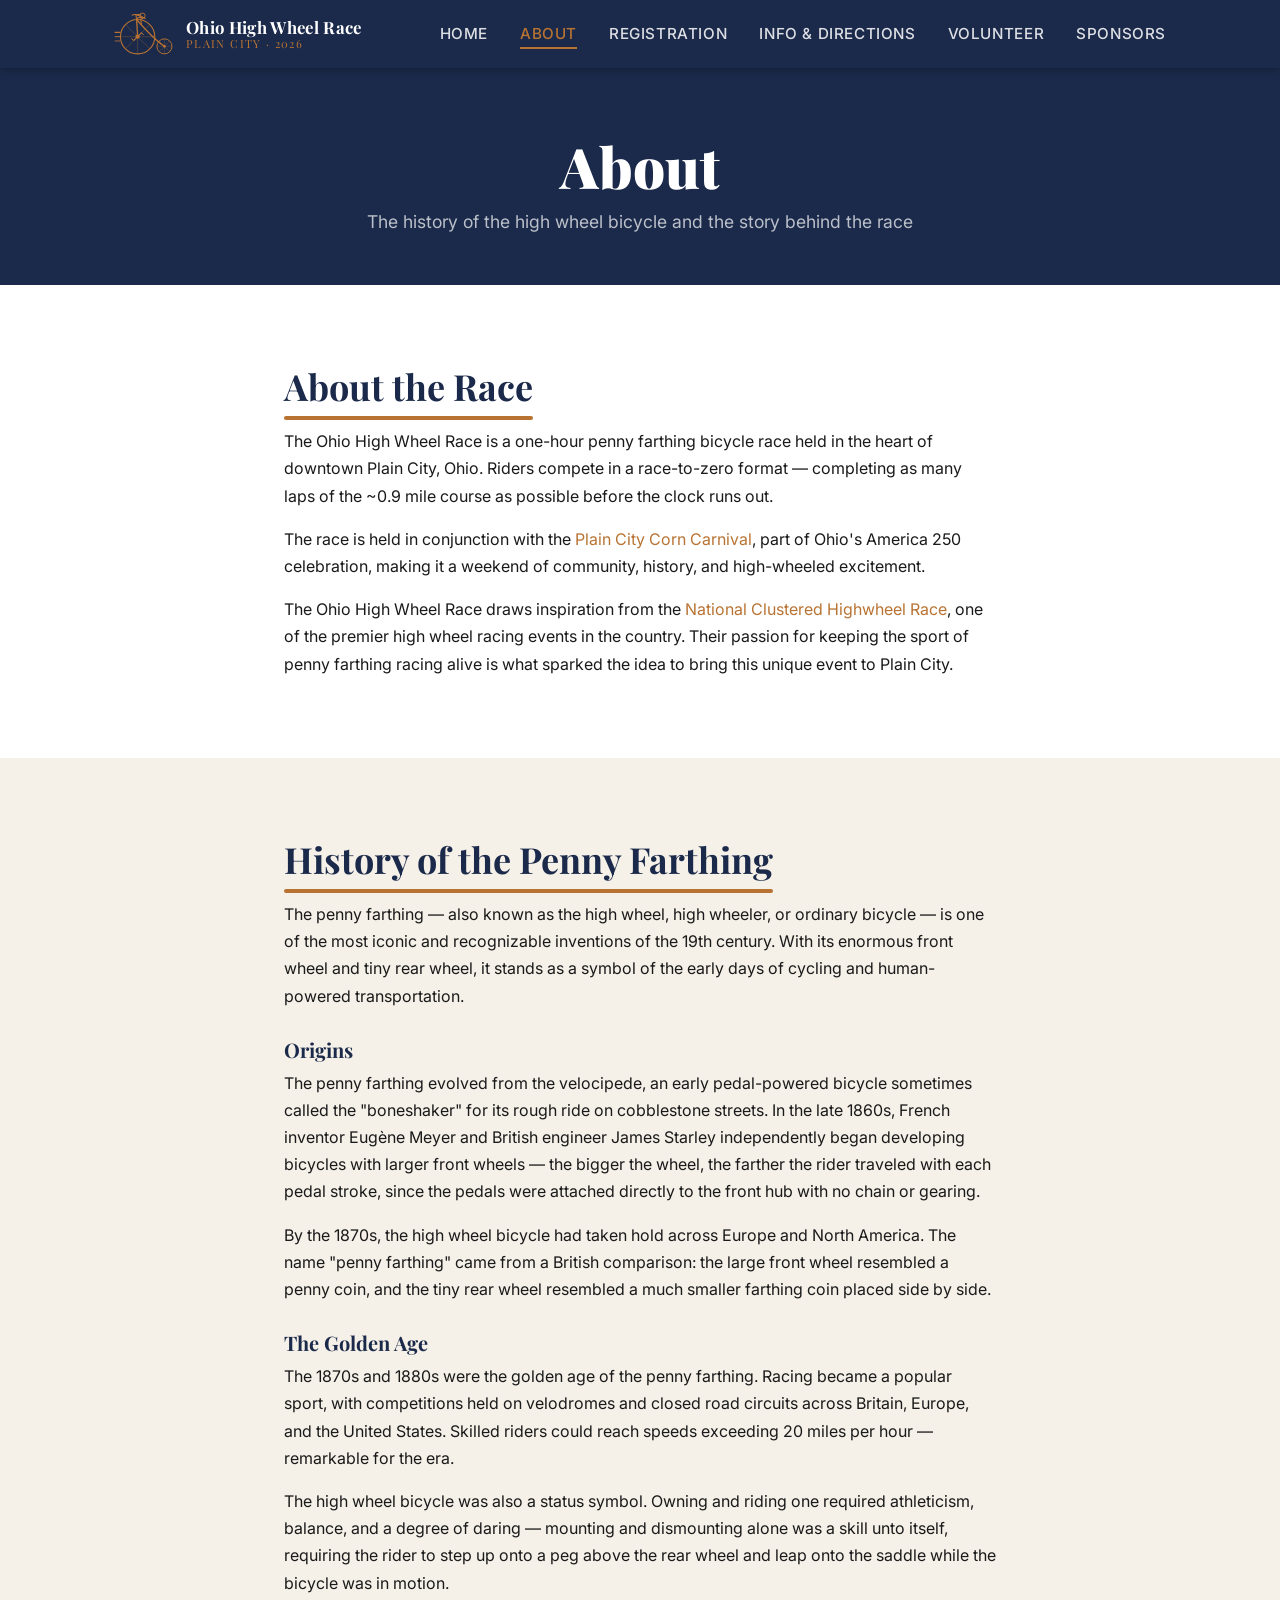
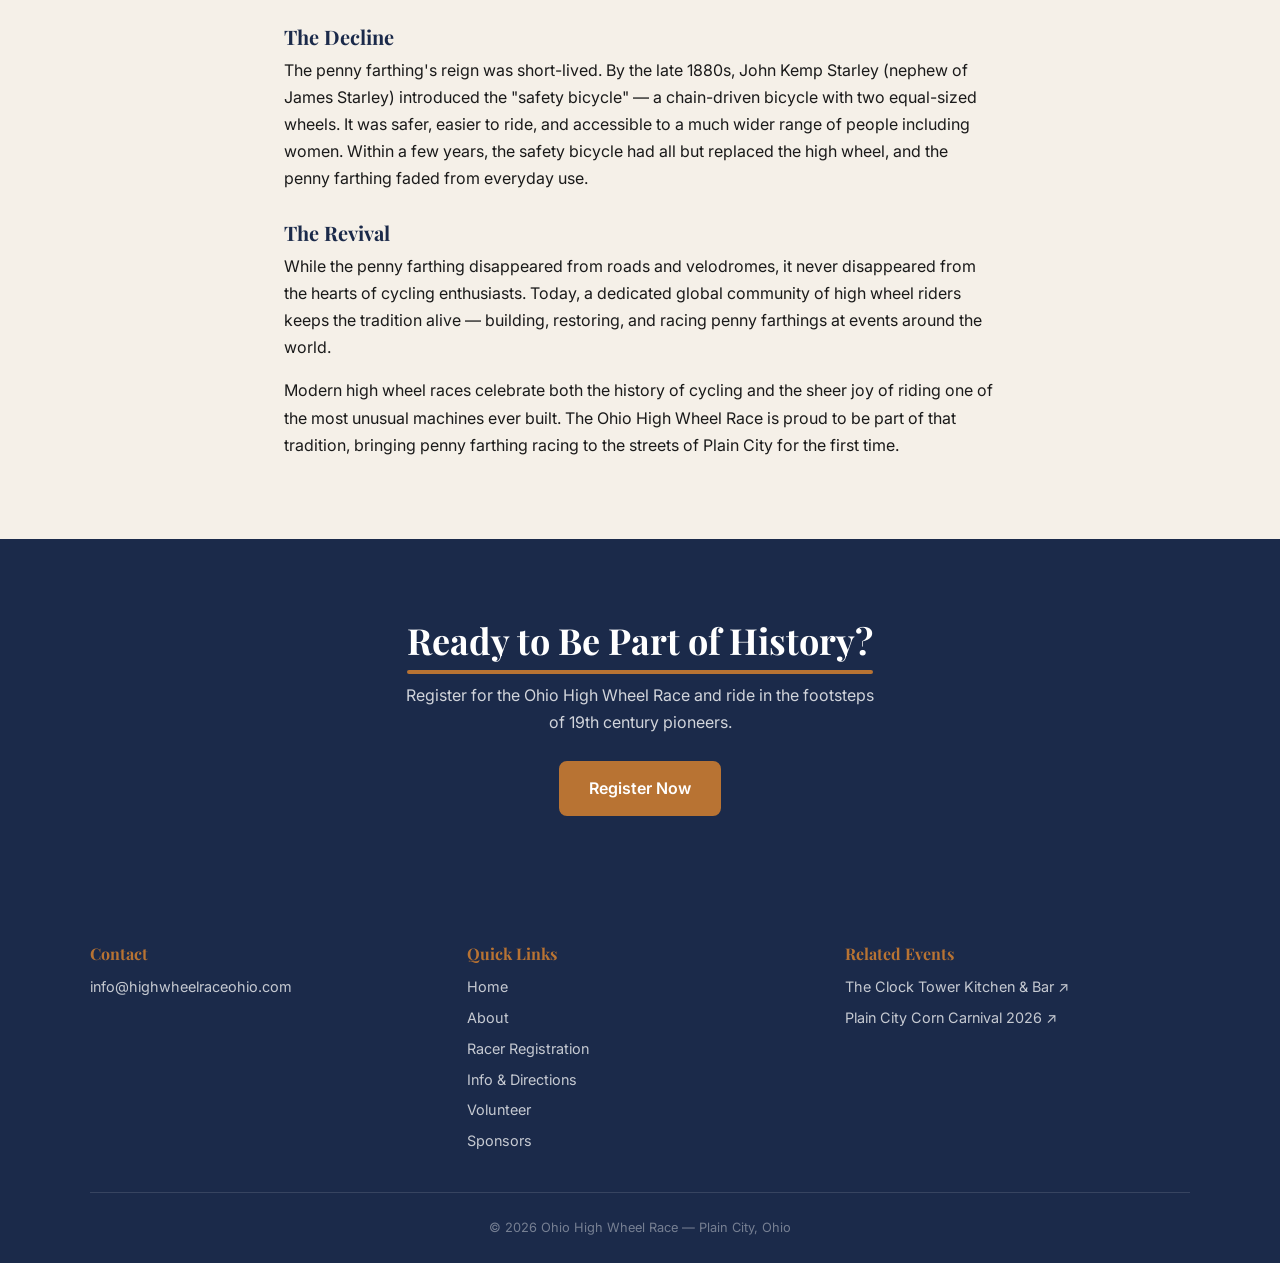
==== about.html @ a56583c9 "Update inspiration credit to National Clustered Highwheel Race" ====
<!DOCTYPE html>
<html lang="en">
<head>
  <meta charset="UTF-8">
  <meta name="viewport" content="width=device-width, initial-scale=1.0">
  <title>About | Ohio High Wheel Race 2026</title>
  <meta name="description" content="The history of penny farthing bicycles and the story behind the Ohio High Wheel Race in Plain City, Ohio.">
  <meta property="og:title"       content="About — Ohio High Wheel Race 2026">
  <meta property="og:image"       content="images/og-image.png">
  <meta property="og:url"         content="https://highwheelraceohio.com/about.html">
  <meta property="og:type"        content="website">
  <link rel="icon" href="images/favicon.svg" type="image/svg+xml">
  <link rel="stylesheet" href="css/style.css">
</head>
<body>

  <div id="header-slot"></div>

  <main>

    <section class="page-hero">
      <h1>About</h1>
      <p>The history of the high wheel bicycle and the story behind the race</p>
    </section>

    <!-- About the Race -->
    <section class="section" style="background:var(--white);">
      <div class="container" style="max-width:760px;">
        <h2 class="section-heading">About the Race</h2>
        <p>The Ohio High Wheel Race is a one-hour penny farthing bicycle race held in the heart of downtown Plain City, Ohio. Riders compete in a race-to-zero format — completing as many laps of the ~0.9 mile course as possible before the clock runs out.</p>
        <p>The race is held in conjunction with the <a href="https://www.plaincityohio.gov/residents/corncarnival2026.php" target="_blank" rel="noopener noreferrer">Plain City Corn Carnival</a>, part of Ohio's America 250 celebration, making it a weekend of community, history, and high-wheeled excitement.</p>
        <p>The Ohio High Wheel Race draws inspiration from the <a href="https://www.highwheelrace.com" target="_blank" rel="noopener noreferrer">National Clustered Highwheel Race</a>, one of the premier high wheel racing events in the country. Their passion for keeping the sport of penny farthing racing alive is what sparked the idea to bring this unique event to Plain City.</p>
      </div>
    </section>

    <!-- History of the Penny Farthing -->
    <section class="section" style="background:var(--cream);">
      <div class="container" style="max-width:760px;">
        <h2 class="section-heading">History of the Penny Farthing</h2>

        <p>The penny farthing — also known as the high wheel, high wheeler, or ordinary bicycle — is one of the most iconic and recognizable inventions of the 19th century. With its enormous front wheel and tiny rear wheel, it stands as a symbol of the early days of cycling and human-powered transportation.</p>

        <h3 style="color:var(--navy);margin:1.75rem 0 0.5rem;">Origins</h3>
        <p>The penny farthing evolved from the velocipede, an early pedal-powered bicycle sometimes called the "boneshaker" for its rough ride on cobblestone streets. In the late 1860s, French inventor Eugène Meyer and British engineer James Starley independently began developing bicycles with larger front wheels — the bigger the wheel, the farther the rider traveled with each pedal stroke, since the pedals were attached directly to the front hub with no chain or gearing.</p>
        <p>By the 1870s, the high wheel bicycle had taken hold across Europe and North America. The name "penny farthing" came from a British comparison: the large front wheel resembled a penny coin, and the tiny rear wheel resembled a much smaller farthing coin placed side by side.</p>

        <h3 style="color:var(--navy);margin:1.75rem 0 0.5rem;">The Golden Age</h3>
        <p>The 1870s and 1880s were the golden age of the penny farthing. Racing became a popular sport, with competitions held on velodromes and closed road circuits across Britain, Europe, and the United States. Skilled riders could reach speeds exceeding 20 miles per hour — remarkable for the era.</p>
        <p>The high wheel bicycle was also a status symbol. Owning and riding one required athleticism, balance, and a degree of daring — mounting and dismounting alone was a skill unto itself, requiring the rider to step up onto a peg above the rear wheel and leap onto the saddle while the bicycle was in motion.</p>

        <h3 style="color:var(--navy);margin:1.75rem 0 0.5rem;">The Decline</h3>
        <p>The penny farthing's reign was short-lived. By the late 1880s, John Kemp Starley (nephew of James Starley) introduced the "safety bicycle" — a chain-driven bicycle with two equal-sized wheels. It was safer, easier to ride, and accessible to a much wider range of people including women. Within a few years, the safety bicycle had all but replaced the high wheel, and the penny farthing faded from everyday use.</p>

        <h3 style="color:var(--navy);margin:1.75rem 0 0.5rem;">The Revival</h3>
        <p>While the penny farthing disappeared from roads and velodromes, it never disappeared from the hearts of cycling enthusiasts. Today, a dedicated global community of high wheel riders keeps the tradition alive — building, restoring, and racing penny farthings at events around the world.</p>
        <p>Modern high wheel races celebrate both the history of cycling and the sheer joy of riding one of the most unusual machines ever built. The Ohio High Wheel Race is proud to be part of that tradition, bringing penny farthing racing to the streets of Plain City for the first time.</p>
      </div>
    </section>

    <!-- CTA -->
    <section class="section" style="background:var(--navy);text-align:center;">
      <div class="container">
        <h2 class="section-heading center" style="color:var(--white);">Ready to Be Part of History?</h2>
        <p style="color:rgba(255,255,255,0.8);margin-bottom:1.5rem;max-width:480px;margin-left:auto;margin-right:auto;">Register for the Ohio High Wheel Race and ride in the footsteps of 19th century pioneers.</p>
        <a href="racerregistration.html" class="btn btn-primary">Register Now</a>
      </div>
    </section>

  </main>

  <div id="footer-slot"></div>
  <script src="js/main.js"></script>
</body>
</html>
---- css/style.css ----
/* ============================================================
   Ohio High Wheel Race — style.css
   ============================================================ */

/* --- Google Fonts --- */
@import url('https://fonts.googleapis.com/css2?family=Playfair+Display:ital,wght@0,400;0,700;0,900;1,400&family=Inter:wght@300;400;500;600&display=swap');

/* --- CSS Variables --- */
:root {
  --navy:      #1B2A4A;
  --copper:    #B87333;
  --cream:     #F5F0E8;
  --red:       #C0392B;
  --white:     #FFFFFF;
  --text-dark: #1a1a1a;
  --text-mid:  #4a4a4a;
  --border:    #d9d0c0;

  --font-display: 'Playfair Display', Georgia, serif;
  --font-body:    'Inter', system-ui, sans-serif;

  --max-width: 1100px;
  --section-pad: 5rem 1.5rem;
  --radius: 8px;
  --shadow: 0 2px 12px rgba(27,42,74,0.10);
  --shadow-md: 0 4px 24px rgba(27,42,74,0.15);
}

/* --- Reset --- */
*, *::before, *::after { box-sizing: border-box; margin: 0; padding: 0; }
html { scroll-behavior: smooth; }
body {
  font-family: var(--font-body);
  background: var(--cream);
  color: var(--text-dark);
  line-height: 1.7;
  font-size: 1rem;
}
img { display: block; max-width: 100%; }
a { color: var(--copper); text-decoration: none; }
a:hover { text-decoration: underline; }
ul { list-style: none; }

/* --- Typography --- */
h1, h2, h3, h4 {
  font-family: var(--font-display);
  line-height: 1.2;
  color: var(--navy);
}
h1 { font-size: clamp(2rem, 5vw, 3.5rem); font-weight: 900; }
h2 { font-size: clamp(1.5rem, 3vw, 2.25rem); font-weight: 700; }
h3 { font-size: 1.25rem; font-weight: 700; }
p  { margin-bottom: 1rem; }
p:last-child { margin-bottom: 0; }

/* --- Layout Utilities --- */
.container {
  max-width: var(--max-width);
  margin: 0 auto;
  padding: 0 1.5rem;
}
.section { padding: var(--section-pad); }
.section-light { background: var(--cream); }
.section-white { background: var(--white); }
.section-navy  { background: var(--navy); }

.section-heading {
  font-family: var(--font-display);
  font-size: clamp(1.5rem, 3vw, 2.25rem);
  font-weight: 700;
  color: var(--navy);
  margin-bottom: 0.5rem;
  display: table;
}
.section-heading::after {
  content: '';
  display: block;
  width: 100%;
  height: 4px;
  background: var(--copper);
  margin-top: 0.5rem;
  border-radius: 2px;
}
.section-heading.center {
  text-align: center;
  margin-left: auto;
  margin-right: auto;
}
.section-heading.center::after { margin-top: 0.5rem; }

/* --- Buttons --- */
.btn {
  display: inline-block;
  padding: 0.75rem 1.75rem;
  border-radius: var(--radius);
  font-family: var(--font-body);
  font-weight: 600;
  font-size: 1rem;
  cursor: pointer;
  transition: transform 0.15s, box-shadow 0.15s, background 0.15s;
  text-decoration: none;
  border: 2px solid transparent;
}
.btn:hover { transform: translateY(-2px); box-shadow: var(--shadow-md); text-decoration: none; }
.btn-primary {
  background: var(--copper);
  color: var(--white);
  border-color: var(--copper);
}
.btn-primary:hover { background: #a06828; border-color: #a06828; }
.btn-ghost {
  background: transparent;
  color: var(--white);
  border-color: var(--white);
}
.btn-ghost:hover { background: rgba(255,255,255,0.1); }
.btn-red {
  background: var(--red);
  color: var(--white);
  border-color: var(--red);
}
.btn-red:hover { background: #a93226; border-color: #a93226; }

/* ============================================================
   HEADER / NAV
   ============================================================ */
#site-header {
  position: sticky;
  top: 0;
  z-index: 100;
  background: var(--navy);
  box-shadow: 0 2px 8px rgba(0,0,0,0.25);
}
.header-inner {
  display: flex;
  align-items: center;
  justify-content: space-between;
  padding: 0.75rem 1.5rem;
  max-width: var(--max-width);
  margin: 0 auto;
}
.header-logo {
  display: flex;
  align-items: center;
  gap: 0.75rem;
  text-decoration: none;
}
.header-logo svg { height: 44px; width: auto; }
.header-logo-text {
  font-family: var(--font-display);
  font-weight: 700;
  color: var(--white);
  font-size: 1.05rem;
  line-height: 1.2;
  letter-spacing: 0.02em;
}
.header-logo-text span {
  display: block;
  font-size: 0.7rem;
  font-weight: 400;
  color: var(--copper);
  letter-spacing: 0.12em;
  text-transform: uppercase;
}
.nav-links {
  display: flex;
  gap: 2rem;
  align-items: center;
}
.nav-links a {
  color: rgba(255,255,255,0.85);
  font-weight: 500;
  font-size: 0.95rem;
  letter-spacing: 0.04em;
  text-transform: uppercase;
  text-decoration: none;
  padding: 0.25rem 0;
  border-bottom: 2px solid transparent;
  transition: color 0.15s, border-color 0.15s;
}
.nav-links a:hover,
.nav-links a.active {
  color: var(--copper);
  border-bottom-color: var(--copper);
  text-decoration: none;
}
.nav-toggle {
  display: none;
  background: none;
  border: none;
  cursor: pointer;
  padding: 0.25rem;
  flex-direction: column;
  gap: 5px;
}
.nav-toggle span {
  display: block;
  width: 24px;
  height: 2px;
  background: var(--white);
  border-radius: 2px;
  transition: transform 0.2s, opacity 0.2s;
}
.nav-toggle.open span:nth-child(1) { transform: translateY(7px) rotate(45deg); }
.nav-toggle.open span:nth-child(2) { opacity: 0; }
.nav-toggle.open span:nth-child(3) { transform: translateY(-7px) rotate(-45deg); }

@media (max-width: 900px) {
  .nav-toggle { display: flex; }
  .nav-links {
    display: none;
    position: absolute;
    top: 100%;
    left: 0; right: 0;
    background: var(--navy);
    flex-direction: column;
    gap: 0;
    padding: 1rem 0;
    border-top: 1px solid rgba(255,255,255,0.1);
    box-shadow: 0 4px 12px rgba(0,0,0,0.3);
    z-index: 99;
  }
  .nav-links.open { display: flex; }
  .nav-links a {
    padding: 0.75rem 1.5rem;
    border-bottom: none;
    border-left: 3px solid transparent;
    width: 100%;
  }
  .nav-links a:hover,
  .nav-links a.active {
    background: rgba(255,255,255,0.05);
    border-left-color: var(--copper);
  }
  #site-header { position: relative; }
}

/* ============================================================
   FOOTER
   ============================================================ */
#site-footer {
  background: var(--navy);
  color: rgba(255,255,255,0.75);
  padding: 3rem 1.5rem 1.5rem;
}
.footer-inner {
  max-width: var(--max-width);
  margin: 0 auto;
  display: grid;
  grid-template-columns: repeat(auto-fit, minmax(200px, 1fr));
  gap: 2rem;
  margin-bottom: 2rem;
}
.footer-col h4 {
  color: var(--copper);
  font-family: var(--font-display);
  font-size: 1rem;
  margin-bottom: 0.75rem;
}
.footer-col a {
  color: rgba(255,255,255,0.75);
  display: block;
  margin-bottom: 0.4rem;
  font-size: 0.9rem;
  transition: color 0.15s;
}
.footer-col a:hover { color: var(--copper); text-decoration: none; }
.footer-bottom {
  max-width: var(--max-width);
  margin: 0 auto;
  padding-top: 1.5rem;
  border-top: 1px solid rgba(255,255,255,0.12);
  text-align: center;
  font-size: 0.8rem;
  color: rgba(255,255,255,0.4);
}

/* ============================================================
   HERO SECTION
   ============================================================ */
.hero {
  background: var(--navy);
  min-height: 100vh;
  display: flex;
  align-items: center;
  justify-content: center;
  text-align: center;
  padding: 4rem 1.5rem;
  position: relative;
  overflow: hidden;
}
.hero::before {
  content: '';
  position: absolute;
  inset: 0;
  background-image: radial-gradient(circle at 20% 80%, rgba(184,115,51,0.08) 0%, transparent 50%),
                    radial-gradient(circle at 80% 20%, rgba(184,115,51,0.06) 0%, transparent 50%);
  pointer-events: none;
}
.hero-content {
  position: relative;
  z-index: 1;
  max-width: 700px;
}
.hero-logo {
  margin: 0 auto 2rem;
  width: clamp(260px, 88vw, 720px);
}
.hero-logo img {
  width: 100%;
  height: auto;
  display: block;
}
.hero-overlay {
  position: relative;
  border-radius: 12px;
  overflow: hidden;
  box-shadow: 0 8px 40px rgba(0,0,0,0.4);
}
.overlay-base {
  width: 100%;
  height: auto;
  display: block;
}
.overlay-bikes {
  position: absolute;
  bottom: 3%;
  left: 0;
  right: 0;
  display: flex;
  flex-direction: row;
  align-items: flex-end;
  justify-content: space-around;
  padding: 0 2%;
}
.overlay-bike {
  width: 80px;
  height: auto;
  transform: scaleX(-1);
  filter: drop-shadow(2px 4px 8px rgba(0,0,0,0.6));
}
.hero h1 {
  color: var(--white);
  margin-bottom: 0.5rem;
  letter-spacing: -0.01em;
}
.hero-sub {
  color: var(--copper);
  font-family: var(--font-body);
  font-size: clamp(1rem, 2.5vw, 1.25rem);
  font-weight: 500;
  letter-spacing: 0.06em;
  text-transform: uppercase;
  margin-bottom: 2rem;
  margin-top: 0;
}
.hero-btns {
  display: flex;
  gap: 1rem;
  justify-content: center;
  flex-wrap: wrap;
  margin-top: auto;
}

/* SVG wheel spin animation */
@keyframes wheel-spin {
  from { transform-origin: center; transform: rotate(0deg); }
  to   { transform-origin: center; transform: rotate(360deg); }
}
.wheel-anim {
  animation: wheel-spin 8s linear infinite;
  transform-box: fill-box;
  transform-origin: center;
}

/* ============================================================
   RACE OVERVIEW STRIP
   ============================================================ */
.overview-strip {
  background: var(--white);
  padding: 2.5rem 1.5rem;
  border-bottom: 3px solid var(--copper);
}
.overview-grid {
  max-width: var(--max-width);
  margin: 0 auto;
  display: grid;
  grid-template-columns: repeat(auto-fit, minmax(200px, 1fr));
  gap: 1.5rem;
  text-align: center;
}
.overview-card {
  padding: 1rem;
}
.overview-icon {
  width: 44px;
  height: 44px;
  margin: 0 auto 0.75rem;
  color: var(--copper);
}
.overview-stat {
  font-family: var(--font-display);
  font-size: 1.5rem;
  font-weight: 700;
  color: var(--navy);
  line-height: 1.1;
}
.overview-label {
  font-size: 0.85rem;
  color: var(--text-mid);
  text-transform: uppercase;
  letter-spacing: 0.08em;
  margin-top: 0.25rem;
}

/* ============================================================
   COURSE DESCRIPTION
   ============================================================ */
.course-section {
  padding: var(--section-pad);
  background: var(--cream);
}
.course-grid {
  display: grid;
  grid-template-columns: 1fr 1fr;
  gap: 3rem;
  align-items: center;
  max-width: var(--max-width);
  margin: 0 auto;
}
.course-map-placeholder {
  background: var(--navy);
  border-radius: var(--radius);
  aspect-ratio: 4/3;
  display: flex;
  align-items: center;
  justify-content: center;
  color: rgba(255,255,255,0.4);
  font-size: 0.9rem;
  text-align: center;
  padding: 2rem;
  border: 2px dashed rgba(184,115,51,0.4);
}
@media (max-width: 700px) {
  .course-grid { grid-template-columns: 1fr; }
  .course-map-placeholder { aspect-ratio: 16/9; }
}

/* ============================================================
   KEY DATES TIMELINE
   ============================================================ */
.dates-section {
  padding: var(--section-pad);
  background: var(--white);
}
.timeline {
  max-width: 600px;
  margin: 2rem auto 0;
  position: relative;
  padding-left: 2rem;
}
.timeline::before {
  content: '';
  position: absolute;
  left: 0.5rem;
  top: 0.5rem;
  bottom: 0.5rem;
  width: 2px;
  background: var(--border);
}
.timeline-item {
  position: relative;
  margin-bottom: 2.5rem;
  padding-left: 1.5rem;
}
.timeline-item:last-child { margin-bottom: 0; }
.timeline-dot {
  position: absolute;
  left: -1.6rem;
  top: 0.35rem;
  width: 14px;
  height: 14px;
  border-radius: 50%;
  background: var(--copper);
  border: 3px solid var(--white);
  box-shadow: 0 0 0 2px var(--copper);
}
.timeline-date {
  font-size: 0.8rem;
  text-transform: uppercase;
  letter-spacing: 0.1em;
  color: var(--copper);
  font-weight: 600;
  margin-bottom: 0.25rem;
}
.timeline-title {
  font-family: var(--font-display);
  font-size: 1.15rem;
  font-weight: 700;
  color: var(--navy);
  margin-bottom: 0.25rem;
}
.timeline-desc { font-size: 0.9rem; color: var(--text-mid); margin: 0; }

/* ============================================================
   SPONSORS
   ============================================================ */
.sponsors-section {
  padding: var(--section-pad);
  background: var(--cream);
  text-align: center;
}
.sponsors-grid {
  display: grid;
  grid-template-columns: repeat(auto-fit, minmax(180px, 1fr));
  gap: 1.5rem;
  max-width: var(--max-width);
  margin: 2rem auto;
}
.sponsor-card {
  border: 2px dashed var(--border);
  border-radius: var(--radius);
  padding: 2rem 1rem;
  color: var(--text-mid);
  font-size: 0.85rem;
  display: flex;
  align-items: center;
  justify-content: center;
  min-height: 100px;
  background: var(--white);
}
.sponsor-card.real {
  border-style: solid;
  border-color: var(--border);
}
.sponsor-contact {
  margin-top: 1.5rem;
  font-size: 0.9rem;
  color: var(--text-mid);
}
.sponsor-contact a { color: var(--copper); }

/* ============================================================
   RACERS PAGE
   ============================================================ */
.page-hero {
  background: var(--navy);
  padding: 4rem 1.5rem 3rem;
  text-align: center;
}
.page-hero h1 { color: var(--white); margin-bottom: 0.5rem; }
.page-hero p  { color: rgba(255,255,255,0.7); font-size: 1.1rem; margin: 0; }

/* Rules */
.rules-section {
  padding: var(--section-pad);
  background: var(--cream);
}
.rules-alert {
  background: var(--navy);
  color: var(--white);
  border-radius: var(--radius);
  padding: 1rem 1.5rem;
  margin-bottom: 2rem;
  display: flex;
  align-items: center;
  gap: 0.75rem;
  font-size: 0.95rem;
}
.rules-alert svg { flex-shrink: 0; color: var(--copper); }
.rules-list {
  display: grid;
  grid-template-columns: repeat(auto-fit, minmax(280px, 1fr));
  gap: 1rem;
  max-width: var(--max-width);
  margin: 0 auto;
}
.rule-item {
  background: var(--white);
  border-radius: var(--radius);
  padding: 1rem 1.25rem;
  display: flex;
  gap: 0.75rem;
  align-items: flex-start;
  box-shadow: var(--shadow);
}
.rule-check {
  width: 22px;
  height: 22px;
  flex-shrink: 0;
  color: var(--copper);
  margin-top: 0.1rem;
}
.rule-text { font-size: 0.95rem; }

/* Registration Form */
.register-section {
  padding: var(--section-pad);
  background: var(--white);
}
.form-wrap {
  max-width: 640px;
  margin: 0 auto;
}
.form-row {
  display: grid;
  grid-template-columns: 1fr 1fr;
  gap: 1rem;
}
@media (max-width: 520px) {
  .form-row { grid-template-columns: 1fr; }
}
.form-group {
  margin-bottom: 1.25rem;
  display: flex;
  flex-direction: column;
}
.form-group label {
  font-size: 0.875rem;
  font-weight: 600;
  color: var(--navy);
  margin-bottom: 0.4rem;
  letter-spacing: 0.02em;
}
.form-group label .req { color: var(--red); margin-left: 2px; }
.form-group input,
.form-group select,
.form-group textarea {
  border: 1.5px solid var(--border);
  border-radius: var(--radius);
  padding: 0.65rem 0.875rem;
  font-family: var(--font-body);
  font-size: 1rem;
  color: var(--text-dark);
  background: var(--cream);
  transition: border-color 0.15s, box-shadow 0.15s;
  outline: none;
}
.form-group input:focus,
.form-group select:focus {
  border-color: var(--copper);
  box-shadow: 0 0 0 3px rgba(184,115,51,0.15);
}
.form-group input::placeholder { color: #b0a89a; }
.checkbox-group {
  display: flex;
  align-items: flex-start;
  gap: 0.75rem;
  margin-bottom: 1.5rem;
}
.checkbox-group input[type="checkbox"] {
  width: 18px;
  height: 18px;
  flex-shrink: 0;
  margin-top: 0.15rem;
  accent-color: var(--copper);
  cursor: pointer;
}
.checkbox-group label {
  font-size: 0.9rem;
  color: var(--text-mid);
  cursor: pointer;
}
.form-success {
  display: none;
  background: #e8f5e9;
  border: 1.5px solid #66bb6a;
  border-radius: var(--radius);
  padding: 1.5rem;
  text-align: center;
  color: #2e7d32;
}
.form-success h3 { color: #2e7d32; margin-bottom: 0.5rem; }
.form-error-msg {
  display: none;
  background: #fdecea;
  border: 1.5px solid var(--red);
  border-radius: var(--radius);
  padding: 1rem 1.25rem;
  color: var(--red);
  font-size: 0.9rem;
  margin-bottom: 1rem;
}

/* Payment */
.payment-section {
  padding: var(--section-pad);
  background: var(--cream);
}
.payment-card {
  background: var(--navy);
  border-radius: var(--radius);
  padding: 2rem;
  max-width: 480px;
  margin: 0 auto;
  text-align: center;
  box-shadow: var(--shadow-md);
}
.payment-card h3 {
  color: var(--white);
  font-size: 1.5rem;
  margin-bottom: 0.5rem;
}
.payment-price {
  font-family: var(--font-display);
  font-size: 3rem;
  font-weight: 900;
  color: var(--copper);
  line-height: 1;
  margin-bottom: 0.25rem;
}
.payment-via {
  color: rgba(255,255,255,0.6);
  font-size: 0.9rem;
  text-transform: uppercase;
  letter-spacing: 0.1em;
  margin-bottom: 1.5rem;
}
.payment-qr {
  width: 180px;
  height: 180px;
  background: var(--white);
  border-radius: var(--radius);
  margin: 0 auto 1.25rem;
  display: flex;
  align-items: center;
  justify-content: center;
  padding: 1rem;
}
.payment-qr img { width: 100%; height: 100%; object-fit: contain; }
.payment-qr-placeholder {
  color: rgba(255,255,255,0.4);
  font-size: 0.75rem;
  text-align: center;
  padding: 1rem;
}
.payment-note {
  color: rgba(255,255,255,0.6);
  font-size: 0.8rem;
  line-height: 1.6;
}
.payment-note a { color: var(--copper); }

/* Dinner */
.dinner-section {
  padding: var(--section-pad);
  background: var(--white);
}
.dinner-card {
  max-width: 580px;
  margin: 0 auto;
  border: 2px solid var(--border);
  border-radius: var(--radius);
  overflow: hidden;
  box-shadow: var(--shadow);
}
.dinner-card-header {
  background: var(--copper);
  padding: 1.25rem 1.5rem;
}
.dinner-card-header h3 {
  color: var(--white);
  margin: 0;
  font-size: 1.35rem;
}
.dinner-card-body {
  padding: 1.5rem;
  background: var(--cream);
}
.dinner-card-body p { color: var(--text-mid); }
.dinner-card-body a { color: var(--copper); font-weight: 600; }

/* ============================================================
   SCHEDULE PAGE
   ============================================================ */
.schedule-section {
  padding: var(--section-pad);
}
.schedule-section:nth-child(even) { background: var(--white); }
.schedule-section:nth-child(odd)  { background: var(--cream); }
.day-header {
  display: flex;
  align-items: center;
  gap: 1rem;
  margin-bottom: 2rem;
  max-width: var(--max-width);
  margin-left: auto;
  margin-right: auto;
}
.day-badge {
  background: var(--navy);
  color: var(--white);
  border-radius: var(--radius);
  padding: 0.5rem 1rem;
  font-family: var(--font-display);
  font-weight: 700;
  font-size: 0.85rem;
  text-transform: uppercase;
  letter-spacing: 0.06em;
  white-space: nowrap;
}
.day-title {
  font-family: var(--font-display);
  font-size: 1.5rem;
  font-weight: 700;
  color: var(--navy);
}
.event-list {
  max-width: var(--max-width);
  margin: 0 auto;
  display: flex;
  flex-direction: column;
  gap: 1rem;
}
.event-card {
  background: var(--white);
  border-radius: var(--radius);
  padding: 1.25rem 1.5rem;
  border-left: 4px solid var(--copper);
  box-shadow: var(--shadow);
  display: grid;
  grid-template-columns: 120px 1fr;
  gap: 1rem;
  align-items: start;
}
.event-time {
  font-weight: 700;
  color: var(--copper);
  font-size: 0.95rem;
}
.event-title {
  font-family: var(--font-display);
  font-size: 1.1rem;
  font-weight: 700;
  color: var(--navy);
  margin-bottom: 0.25rem;
}
.event-desc { font-size: 0.9rem; color: var(--text-mid); margin: 0; }
.event-link { margin-top: 0.5rem; display: inline-block; font-size: 0.85rem; }
@media (max-width: 520px) {
  .event-card { grid-template-columns: 1fr; gap: 0.25rem; }
  .event-time { font-size: 0.85rem; }
}

/* Corn Carnival callout */
.carnival-callout {
  max-width: var(--max-width);
  margin: 0 auto 1rem;
  background: var(--navy);
  border-radius: var(--radius);
  padding: 1.5rem 2rem;
  display: flex;
  align-items: center;
  justify-content: space-between;
  gap: 1.5rem;
  flex-wrap: wrap;
}
.carnival-callout p {
  color: rgba(255,255,255,0.85);
  margin: 0;
  font-size: 0.95rem;
}
.carnival-callout strong { color: var(--copper); }

/* ============================================================
   RESPONSIVE MISC
   ============================================================ */
@media (max-width: 900px) {
  :root { --section-pad: 3.5rem 1.25rem; }
}

@media (max-width: 600px) {
  /* Overlay bikes: scale down proportionally */
  .overlay-bike { width: 52px !important; }
  .overlay-bikes { bottom: 2%; }

  /* Page hero padding */
  .page-hero { padding: 2.5rem 1rem 2rem; }

  /* Schedule day header stack */
  .day-header { flex-direction: column; align-items: flex-start; gap: 0.5rem; }
  .day-title { font-size: 1.2rem; }

  /* Carnival callout stack */
  .carnival-callout { flex-direction: column; align-items: flex-start; gap: 1rem; padding: 1.25rem; }

  /* Footer columns: single column */
  .footer-inner { grid-template-columns: 1fr; gap: 1.5rem; }

  /* Sponsor grid: 2 columns max on small screens */
  .sponsors-grid { grid-template-columns: repeat(auto-fit, minmax(140px, 1fr)); }

  /* Overview strip: 2 columns */
  .overview-grid { grid-template-columns: 1fr 1fr; }

  /* Rules list: single column */
  .rules-list { grid-template-columns: 1fr; }

  /* Payment card padding */
  .payment-card { padding: 1.5rem 1.25rem; }
}

@media (max-width: 420px) {
  /* Very small phones */
  .overlay-bike { width: 38px !important; }

  /* Overview strip: 2 columns still, smaller padding */
  .overview-card { padding: 0.75rem 0.5rem; }
  .overview-stat { font-size: 1.2rem; }

  /* Buttons full-width in hero */
  .hero { min-height: auto; padding: 3rem 1rem 2.5rem; }
  .hero-btns { flex-direction: column; align-items: center; }
  .btn { width: 100%; max-width: 280px; text-align: center; }

  /* Tighten section padding */
  :root { --section-pad: 2.5rem 1rem; }
}

/* Ensure hero buttons stack on narrow screens */
@media (max-width: 480px) {
  .hero-btns { flex-direction: column; align-items: center; }
  .hero-btns .btn { width: 100%; max-width: 280px; text-align: center; }
  .hero { min-height: auto; padding: 3.5rem 1rem 3rem; }
}
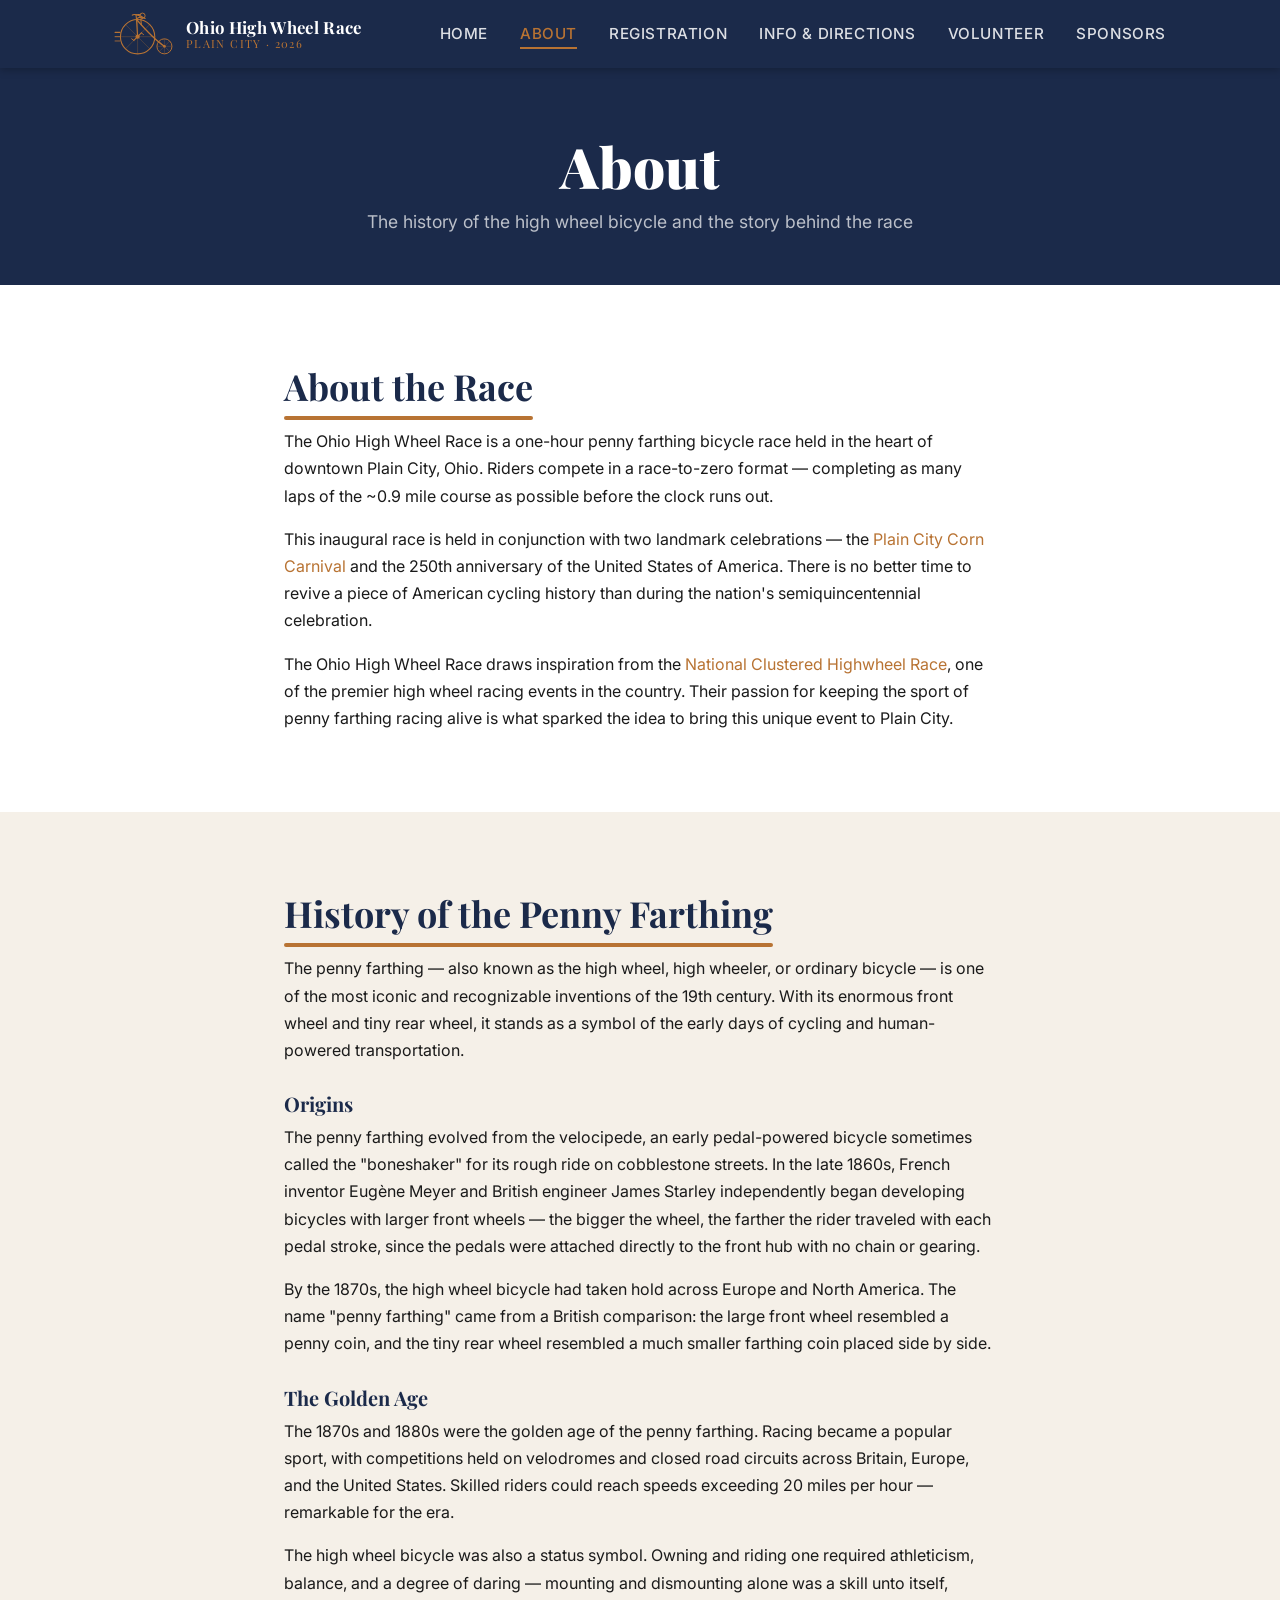
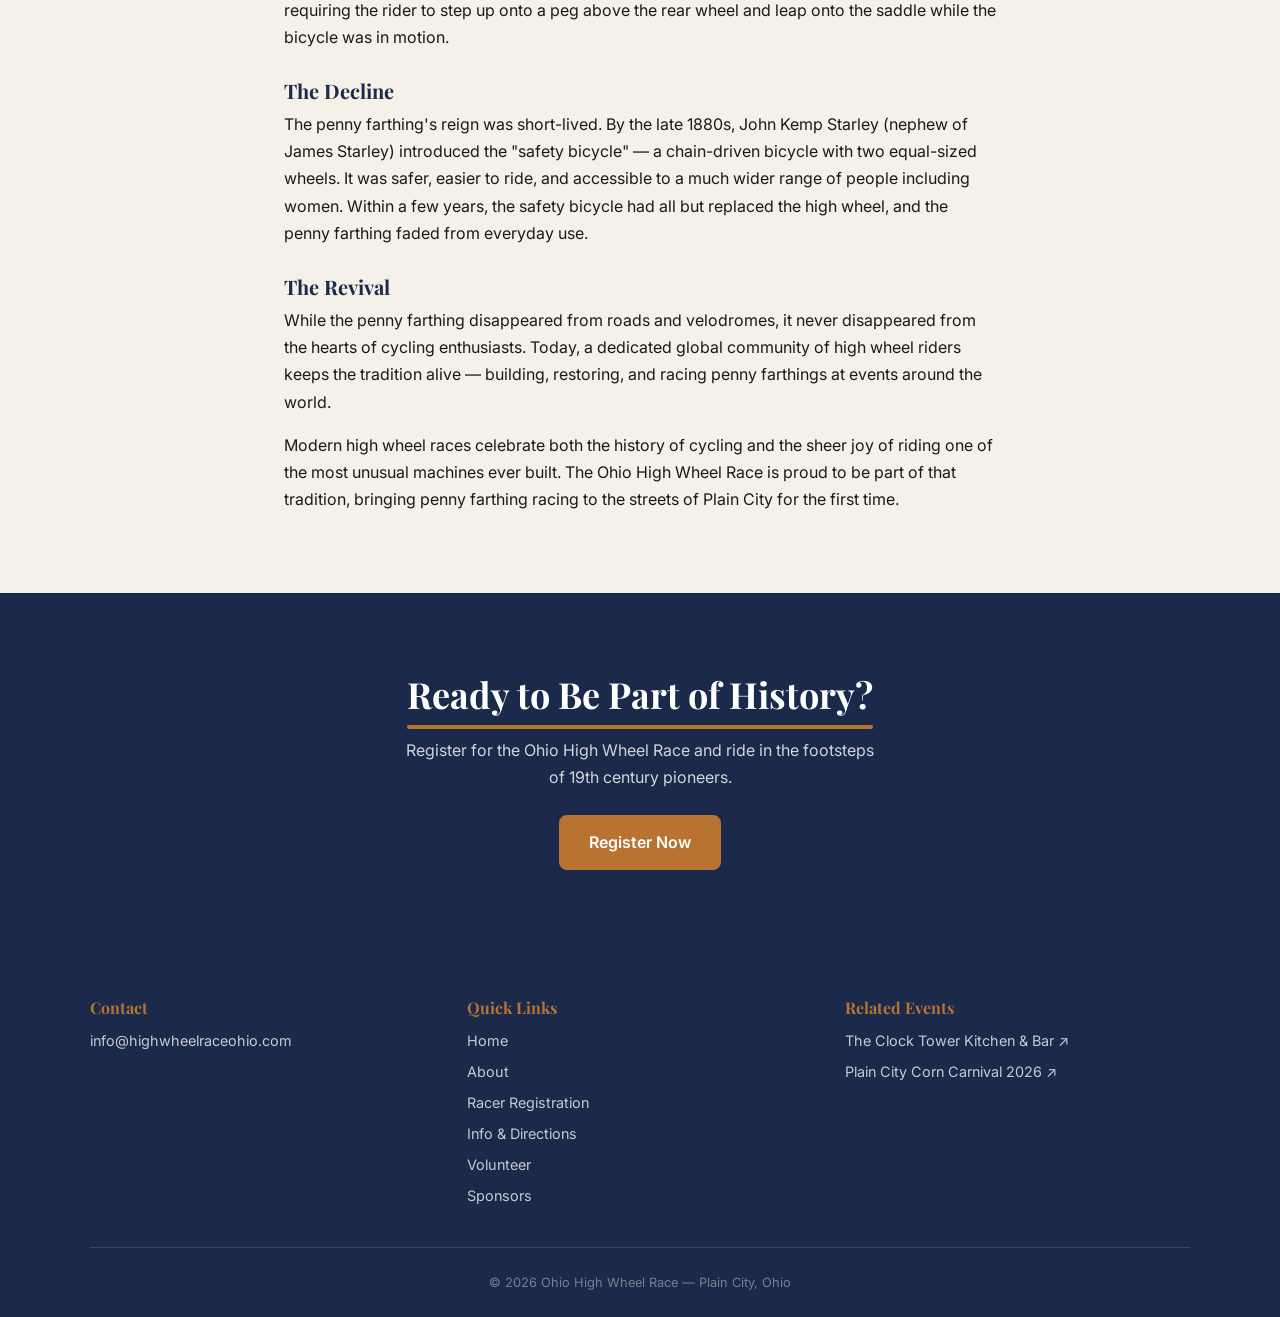
==== commit 23393a15: "Note inaugural race tied to America 250 and Corn Carnival" ====
--- a/about.html
+++ b/about.html
@@ -28,7 +28,7 @@
       <div class="container" style="max-width:760px;">
         <h2 class="section-heading">About the Race</h2>
         <p>The Ohio High Wheel Race is a one-hour penny farthing bicycle race held in the heart of downtown Plain City, Ohio. Riders compete in a race-to-zero format — completing as many laps of the ~0.9 mile course as possible before the clock runs out.</p>
-        <p>The race is held in conjunction with the <a href="https://www.plaincityohio.gov/residents/corncarnival2026.php" target="_blank" rel="noopener noreferrer">Plain City Corn Carnival</a>, part of Ohio's America 250 celebration, making it a weekend of community, history, and high-wheeled excitement.</p>
+        <p>This inaugural race is held in conjunction with two landmark celebrations — the <a href="https://www.plaincityohio.gov/residents/corncarnival2026.php" target="_blank" rel="noopener noreferrer">Plain City Corn Carnival</a> and the 250th anniversary of the United States of America. There is no better time to revive a piece of American cycling history than during the nation's semiquincentennial celebration.</p>
         <p>The Ohio High Wheel Race draws inspiration from the <a href="https://www.highwheelrace.com" target="_blank" rel="noopener noreferrer">National Clustered Highwheel Race</a>, one of the premier high wheel racing events in the country. Their passion for keeping the sport of penny farthing racing alive is what sparked the idea to bring this unique event to Plain City.</p>
       </div>
     </section>
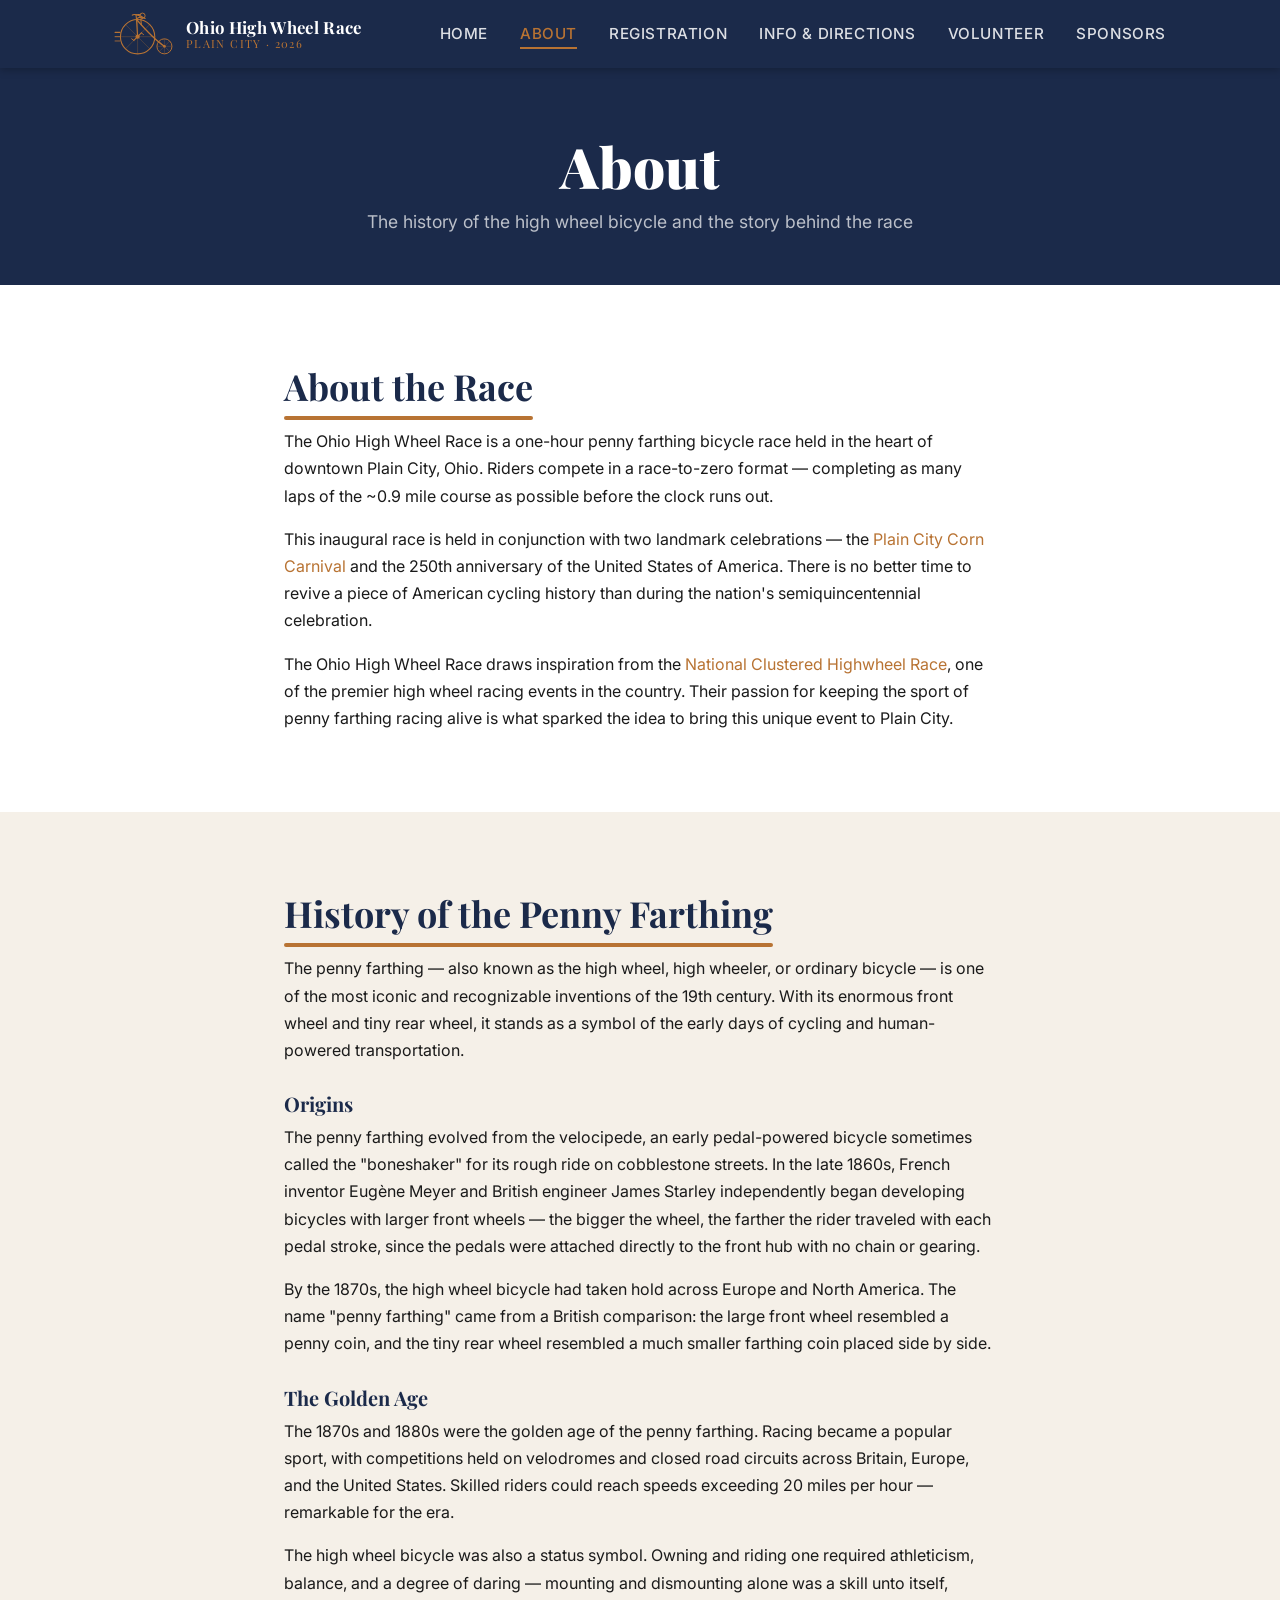
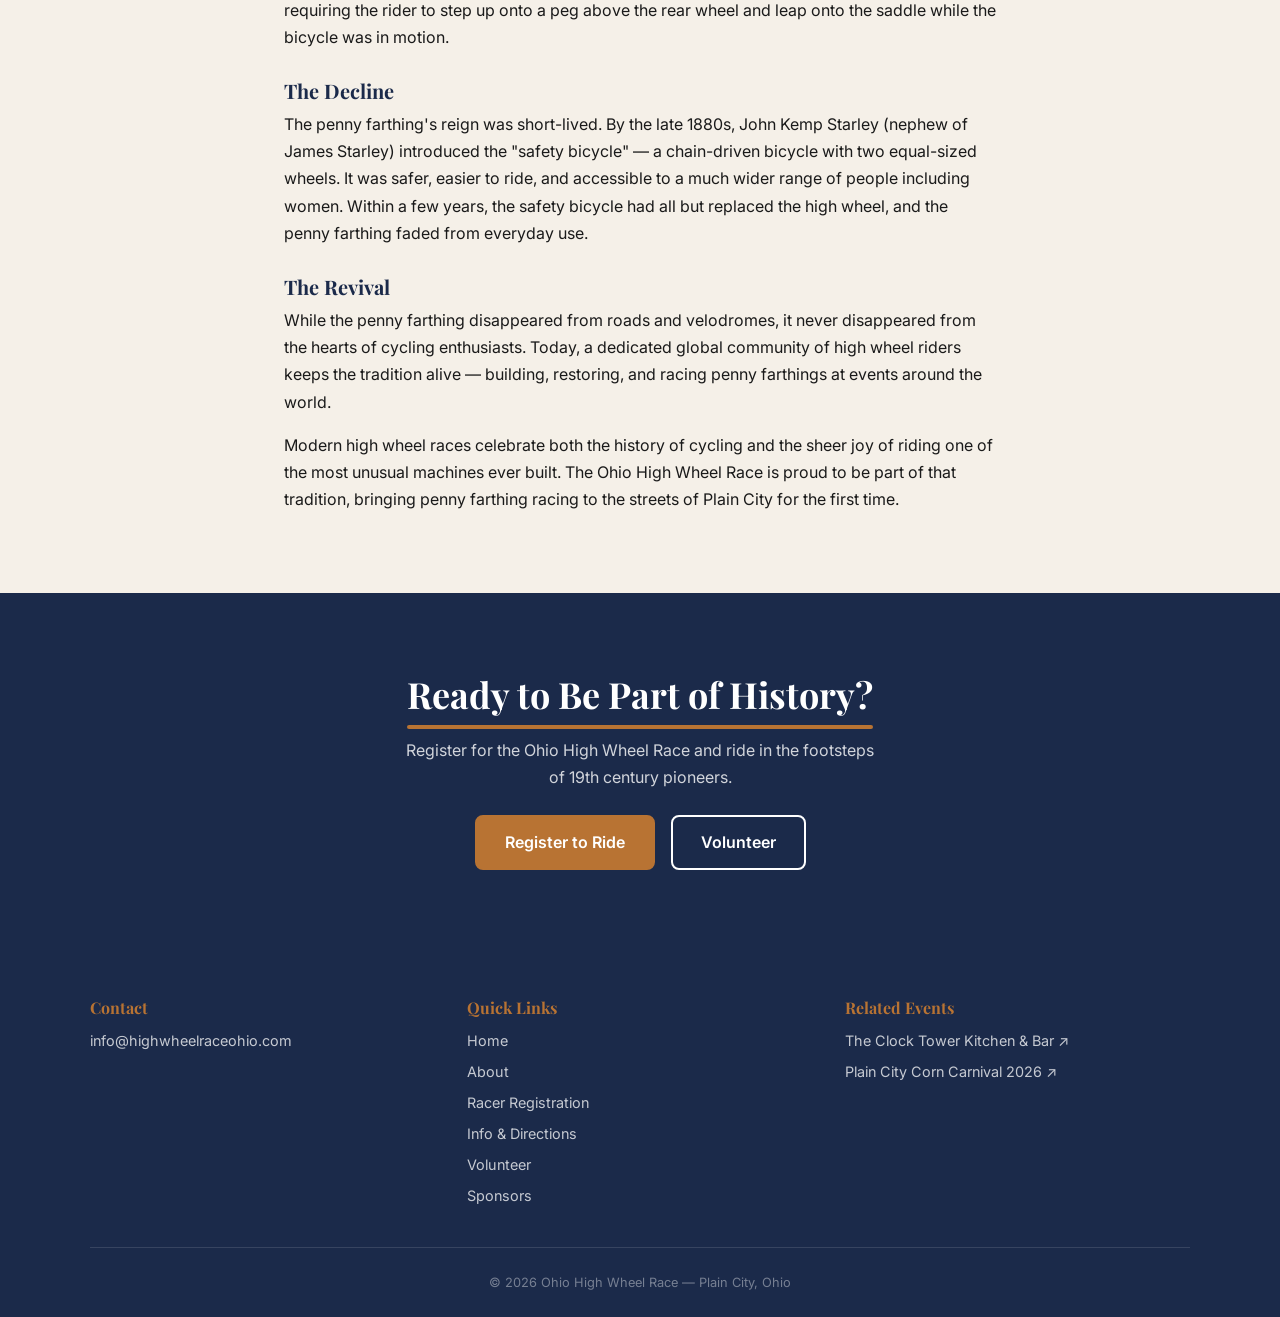
==== commit c0c542ed: "Add Volunteer button and rename Register Now to Register to Ride on About page" ====
--- a/about.html
+++ b/about.html
@@ -62,7 +62,10 @@
       <div class="container">
         <h2 class="section-heading center" style="color:var(--white);">Ready to Be Part of History?</h2>
         <p style="color:rgba(255,255,255,0.8);margin-bottom:1.5rem;max-width:480px;margin-left:auto;margin-right:auto;">Register for the Ohio High Wheel Race and ride in the footsteps of 19th century pioneers.</p>
-        <a href="racerregistration.html" class="btn btn-primary">Register Now</a>
+        <div style="display:flex;gap:1rem;justify-content:center;flex-wrap:wrap;">
+          <a href="racerregistration.html" class="btn btn-primary">Register to Ride</a>
+          <a href="volunteer.html" class="btn btn-ghost">Volunteer</a>
+        </div>
       </div>
     </section>
 
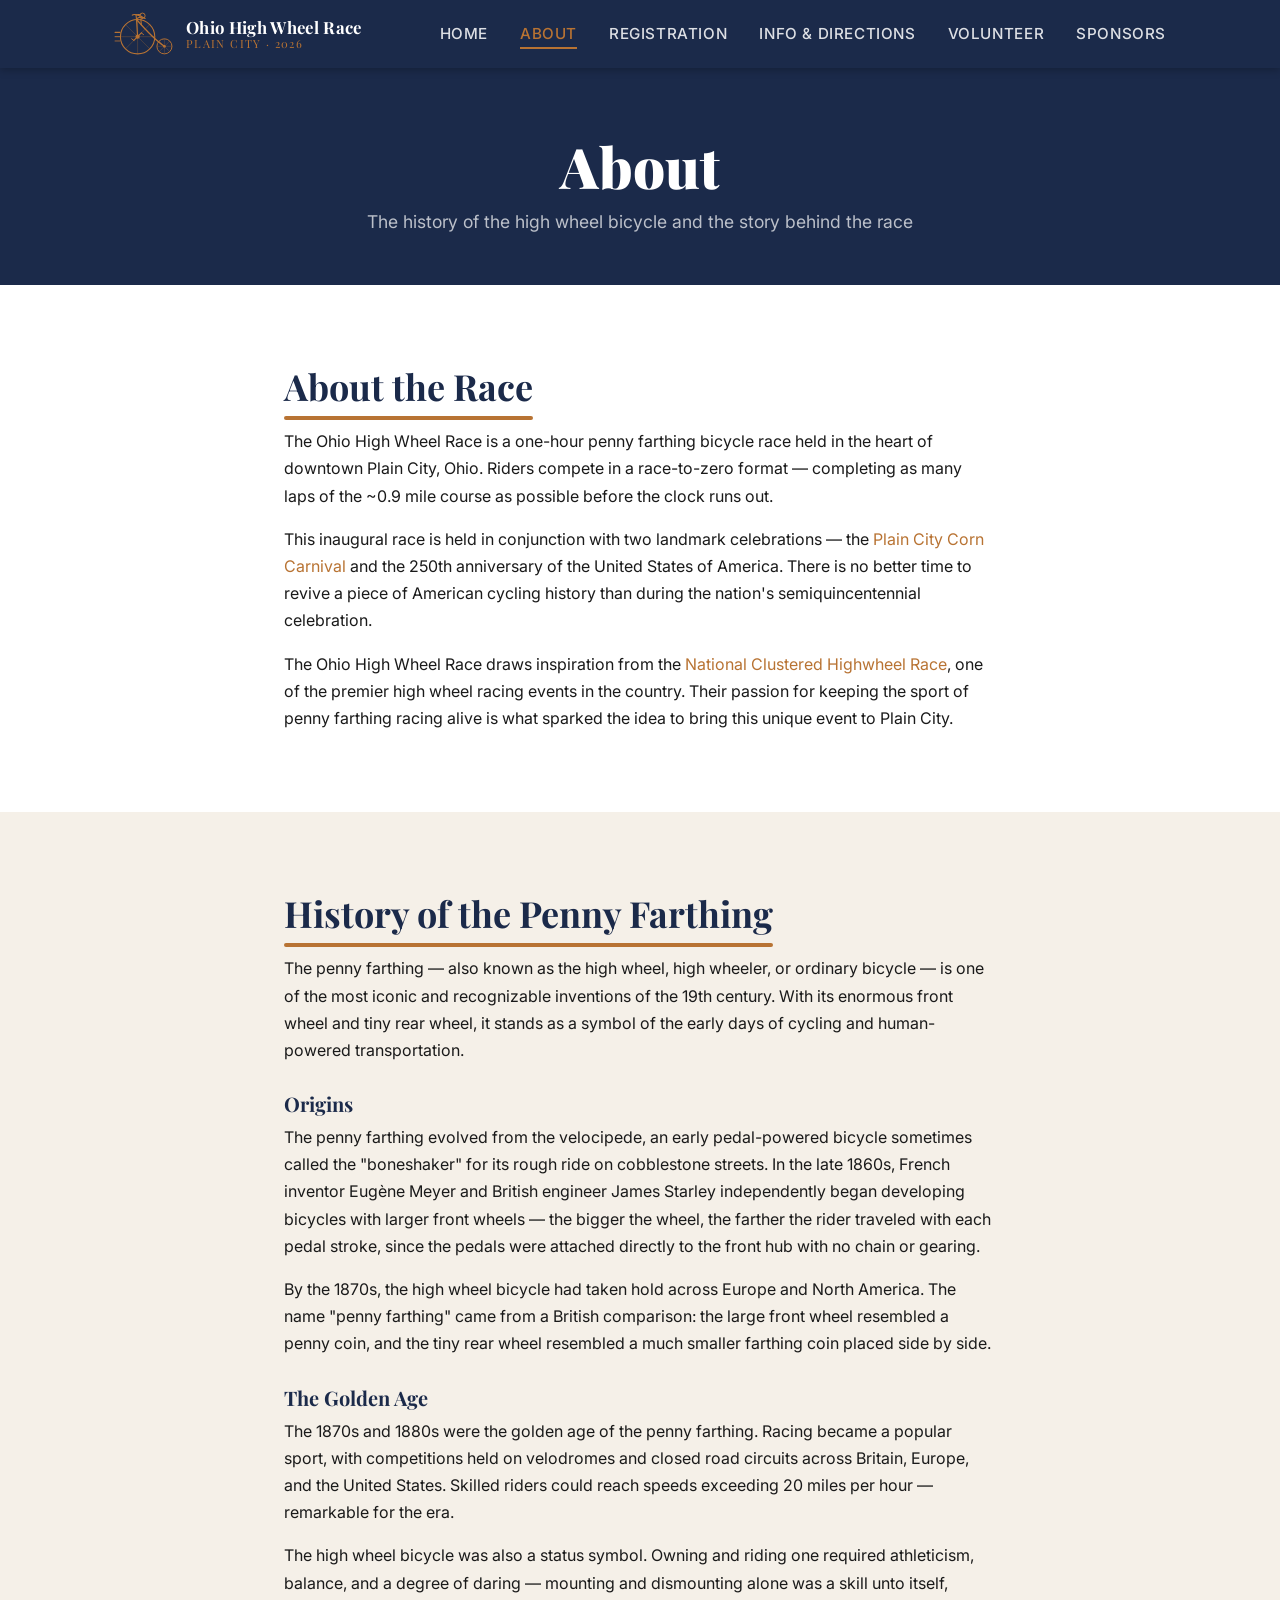
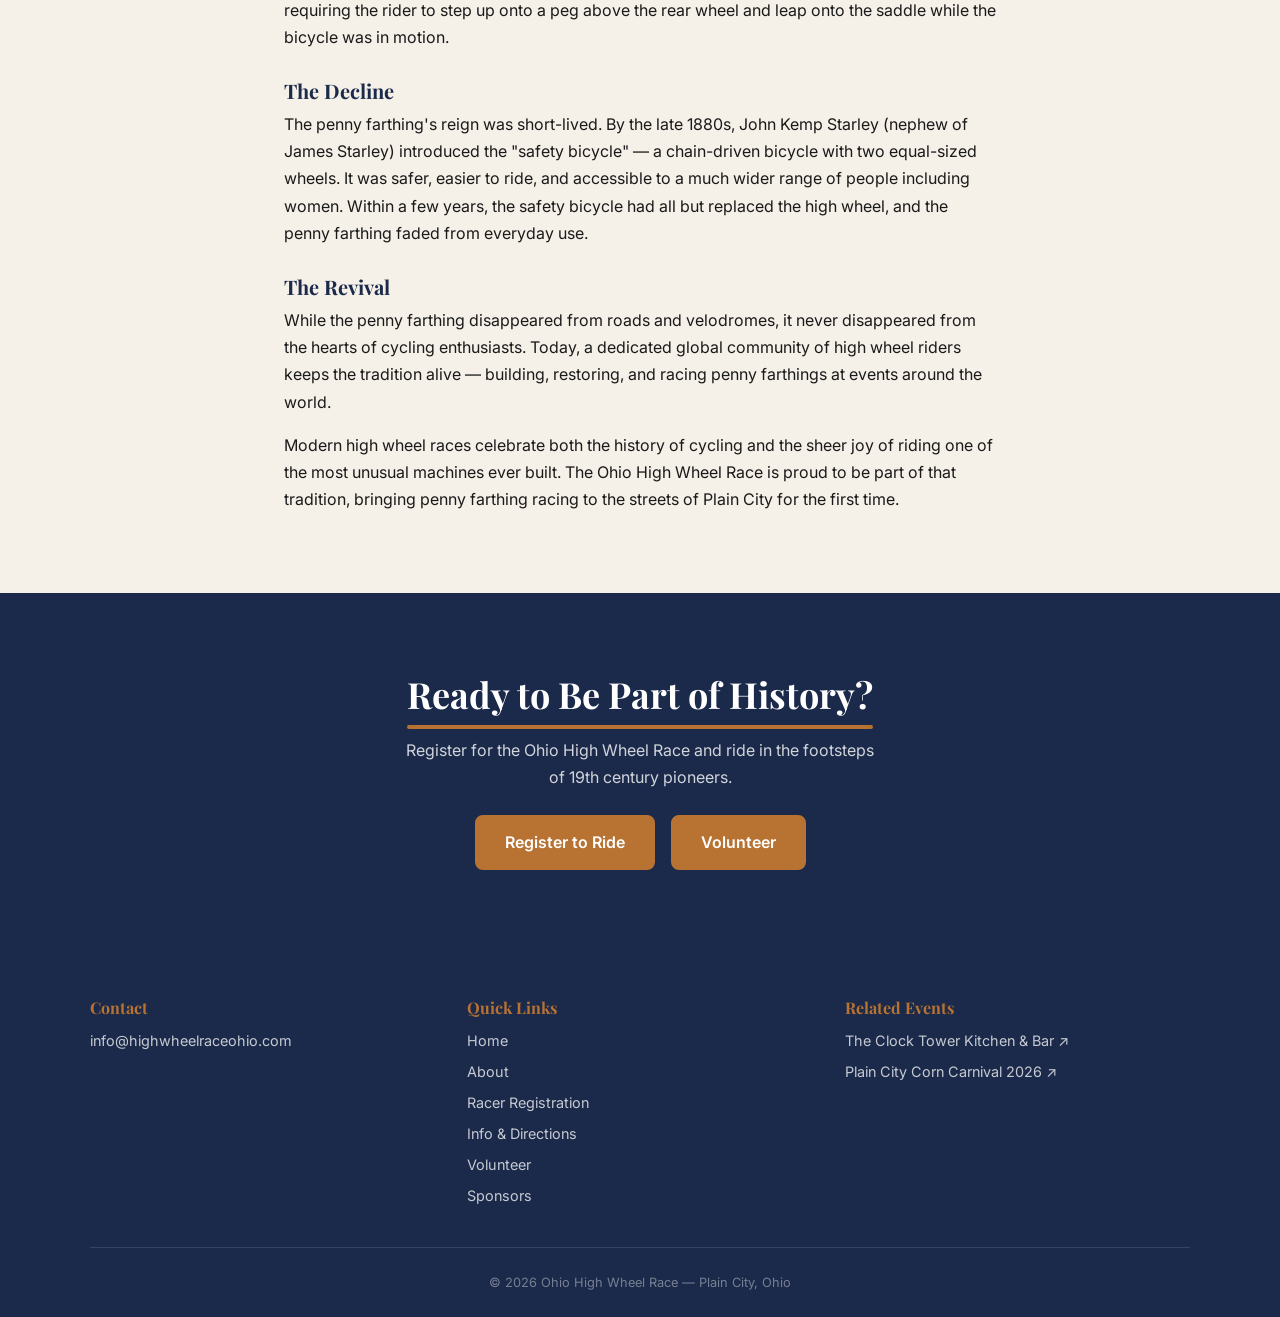
==== commit c86e96ee: "Match Volunteer button style to Register to Ride on About page" ====
--- a/about.html
+++ b/about.html
@@ -64,7 +64,7 @@
         <p style="color:rgba(255,255,255,0.8);margin-bottom:1.5rem;max-width:480px;margin-left:auto;margin-right:auto;">Register for the Ohio High Wheel Race and ride in the footsteps of 19th century pioneers.</p>
         <div style="display:flex;gap:1rem;justify-content:center;flex-wrap:wrap;">
           <a href="racerregistration.html" class="btn btn-primary">Register to Ride</a>
-          <a href="volunteer.html" class="btn btn-ghost">Volunteer</a>
+          <a href="volunteer.html" class="btn btn-primary">Volunteer</a>
         </div>
       </div>
     </section>
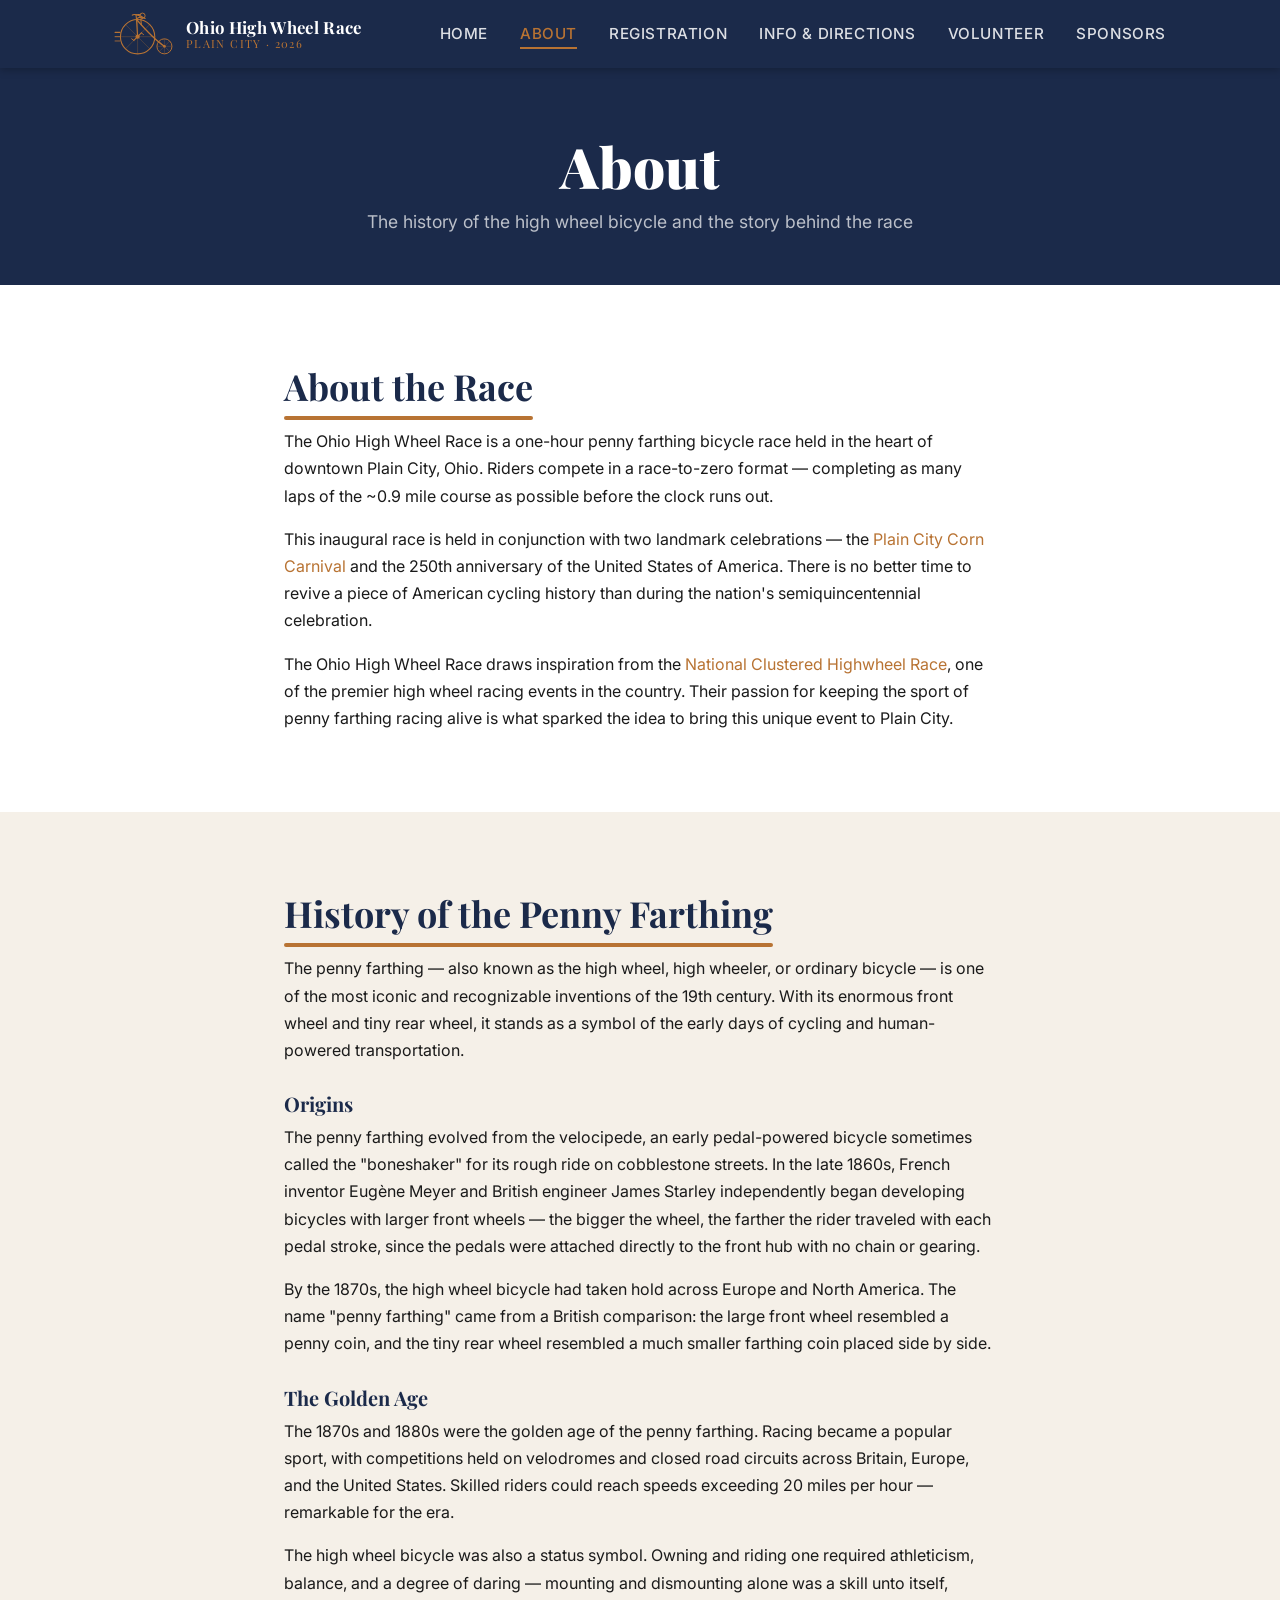
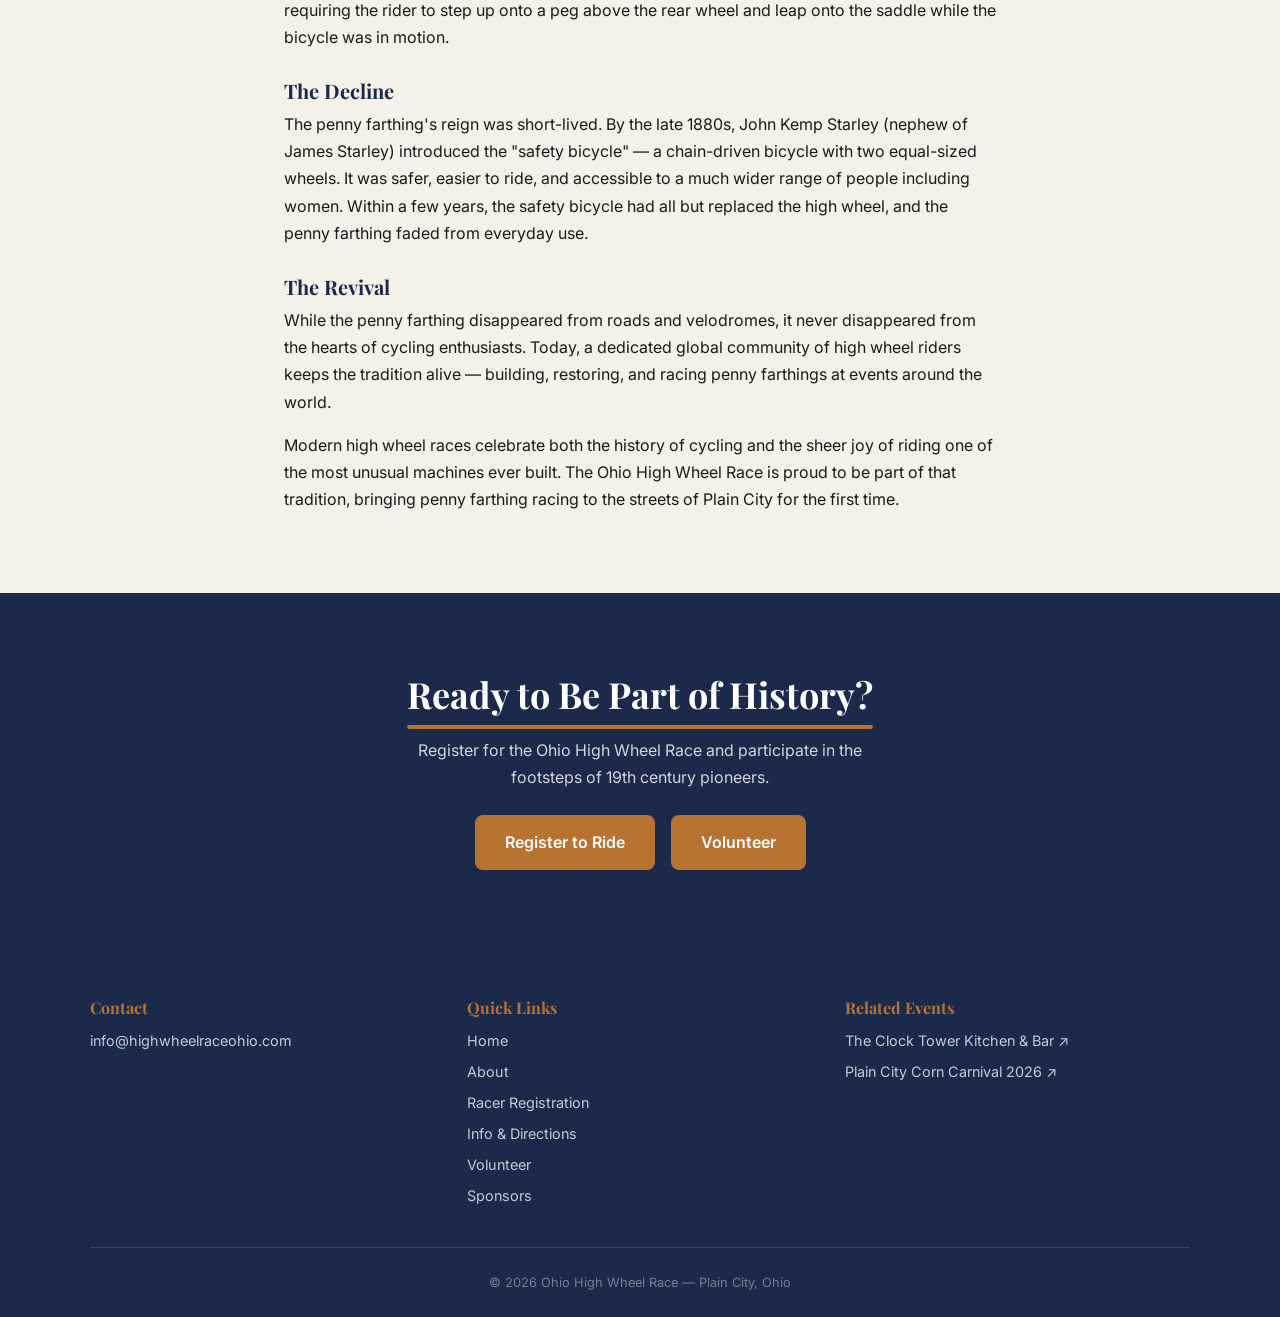
==== commit 0d480bc6: "Replace 'ride' with 'participate' in About page CTA" ====
--- a/about.html
+++ b/about.html
@@ -61,7 +61,7 @@
     <section class="section" style="background:var(--navy);text-align:center;">
       <div class="container">
         <h2 class="section-heading center" style="color:var(--white);">Ready to Be Part of History?</h2>
-        <p style="color:rgba(255,255,255,0.8);margin-bottom:1.5rem;max-width:480px;margin-left:auto;margin-right:auto;">Register for the Ohio High Wheel Race and ride in the footsteps of 19th century pioneers.</p>
+        <p style="color:rgba(255,255,255,0.8);margin-bottom:1.5rem;max-width:480px;margin-left:auto;margin-right:auto;">Register for the Ohio High Wheel Race and participate in the footsteps of 19th century pioneers.</p>
         <div style="display:flex;gap:1rem;justify-content:center;flex-wrap:wrap;">
           <a href="racerregistration.html" class="btn btn-primary">Register to Ride</a>
           <a href="volunteer.html" class="btn btn-primary">Volunteer</a>
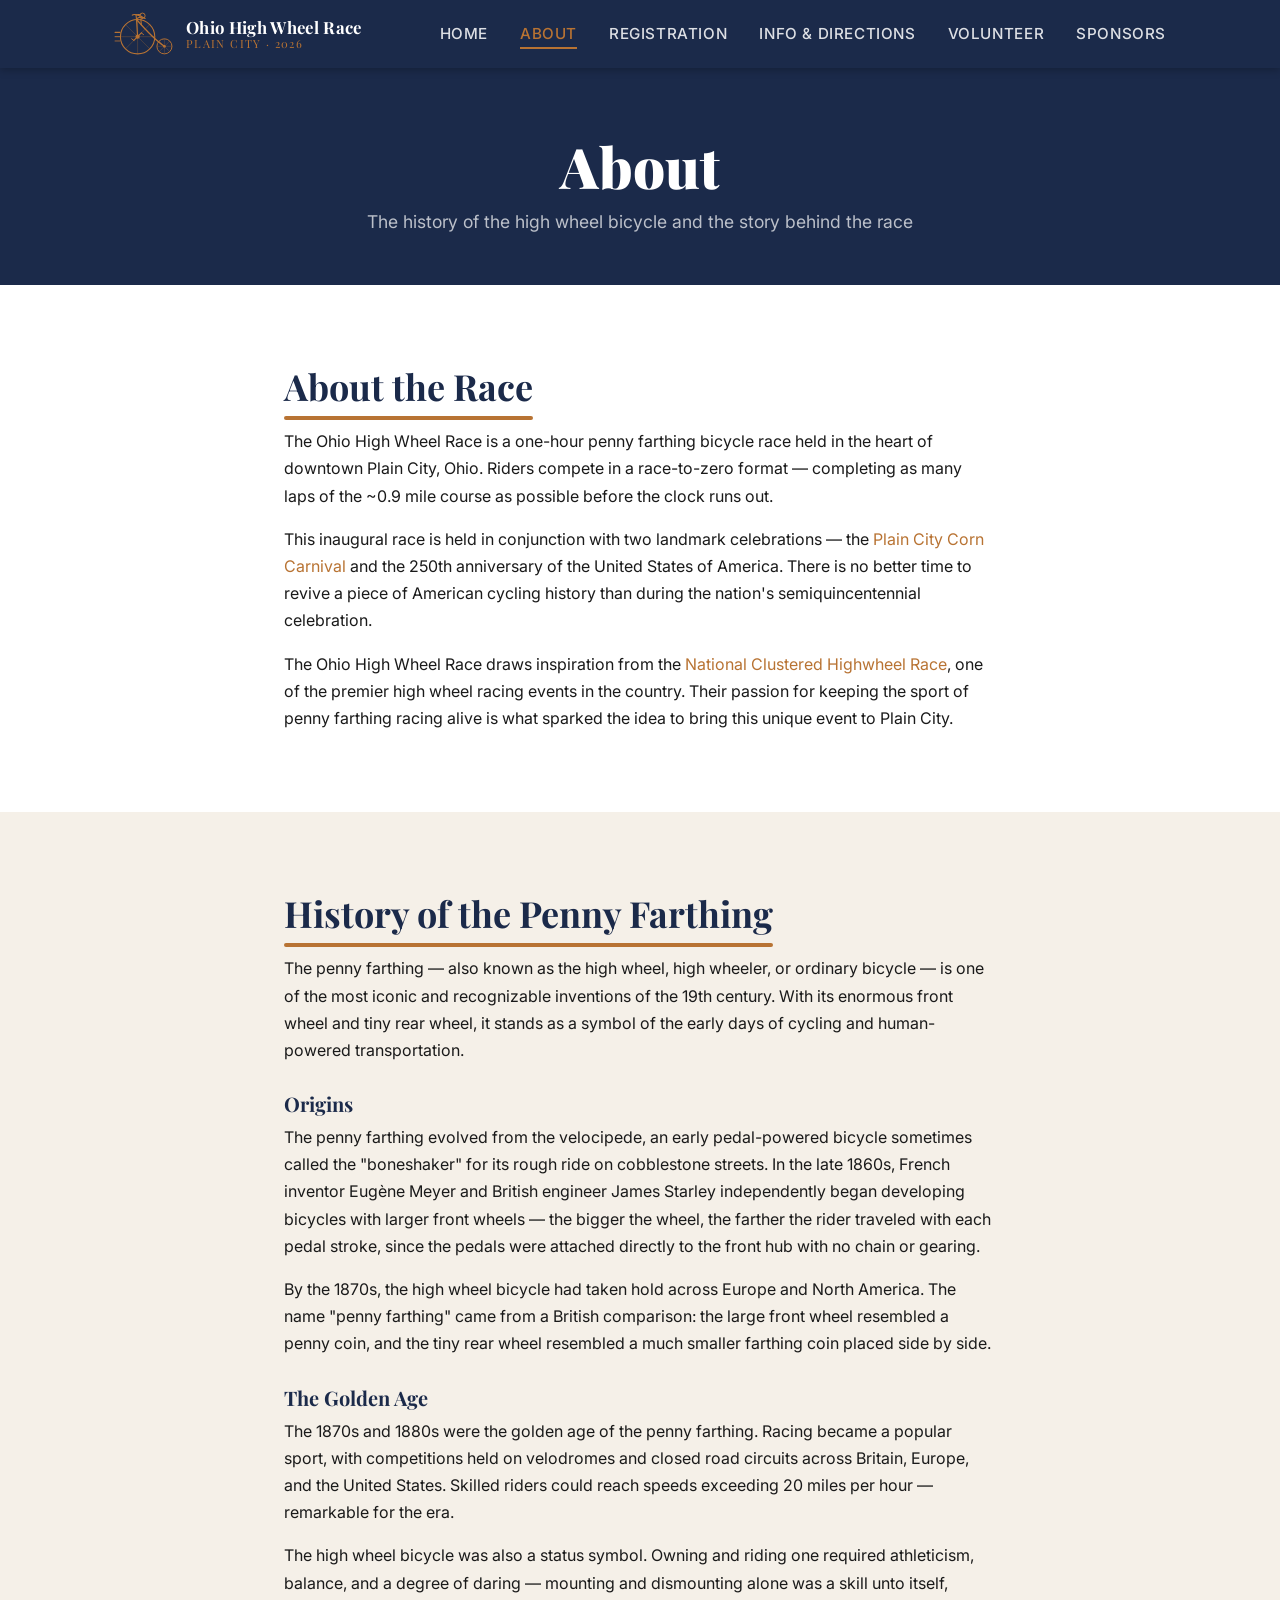
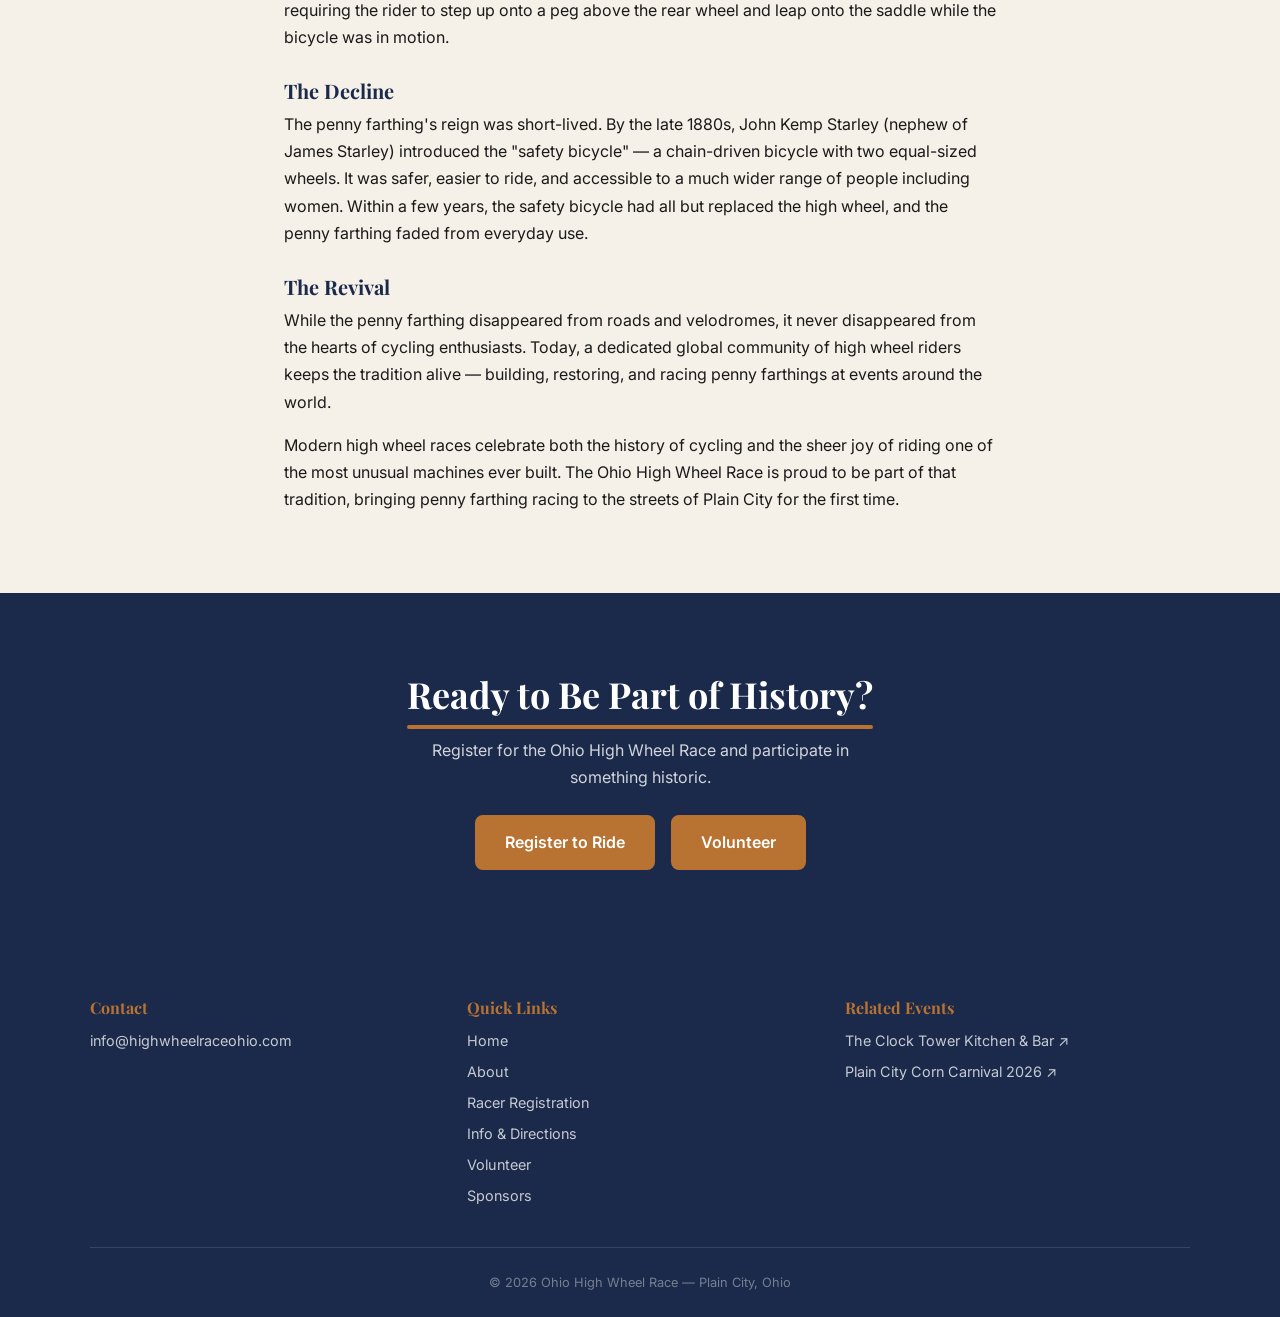
==== commit 2c0a4313: "Update About page CTA text" ====
--- a/about.html
+++ b/about.html
@@ -61,7 +61,7 @@
     <section class="section" style="background:var(--navy);text-align:center;">
       <div class="container">
         <h2 class="section-heading center" style="color:var(--white);">Ready to Be Part of History?</h2>
-        <p style="color:rgba(255,255,255,0.8);margin-bottom:1.5rem;max-width:480px;margin-left:auto;margin-right:auto;">Register for the Ohio High Wheel Race and participate in the footsteps of 19th century pioneers.</p>
+        <p style="color:rgba(255,255,255,0.8);margin-bottom:1.5rem;max-width:480px;margin-left:auto;margin-right:auto;">Register for the Ohio High Wheel Race and participate in something historic.</p>
         <div style="display:flex;gap:1rem;justify-content:center;flex-wrap:wrap;">
           <a href="racerregistration.html" class="btn btn-primary">Register to Ride</a>
           <a href="volunteer.html" class="btn btn-primary">Volunteer</a>
--- a/css/style.css
+++ b/css/style.css
@@ -896,6 +896,9 @@
   /* Rules list: single column */
   .rules-list { grid-template-columns: 1fr; }
 
+  /* Friday ride forms: single column */
+  .ride-forms-grid { grid-template-columns: 1fr !important; }
+
   /* Payment card padding */
   .payment-card { padding: 1.5rem 1.25rem; }
 }
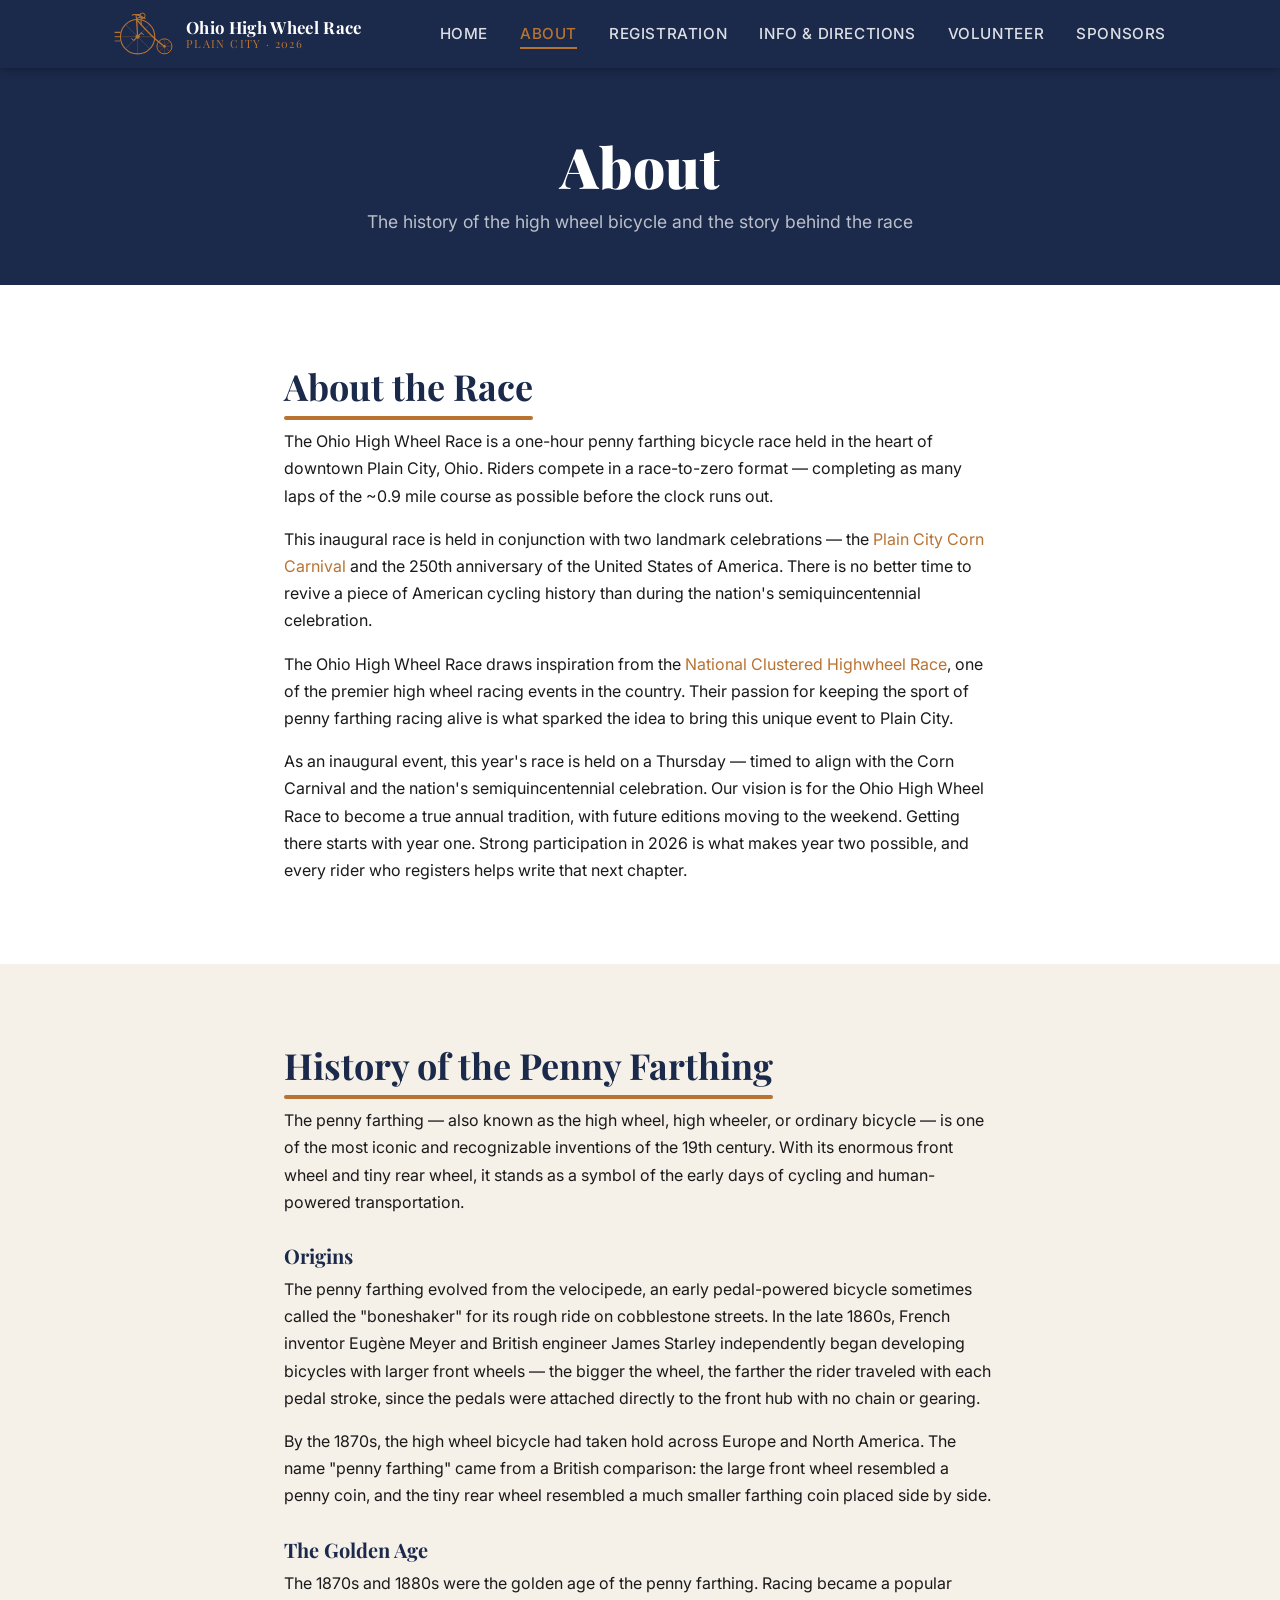
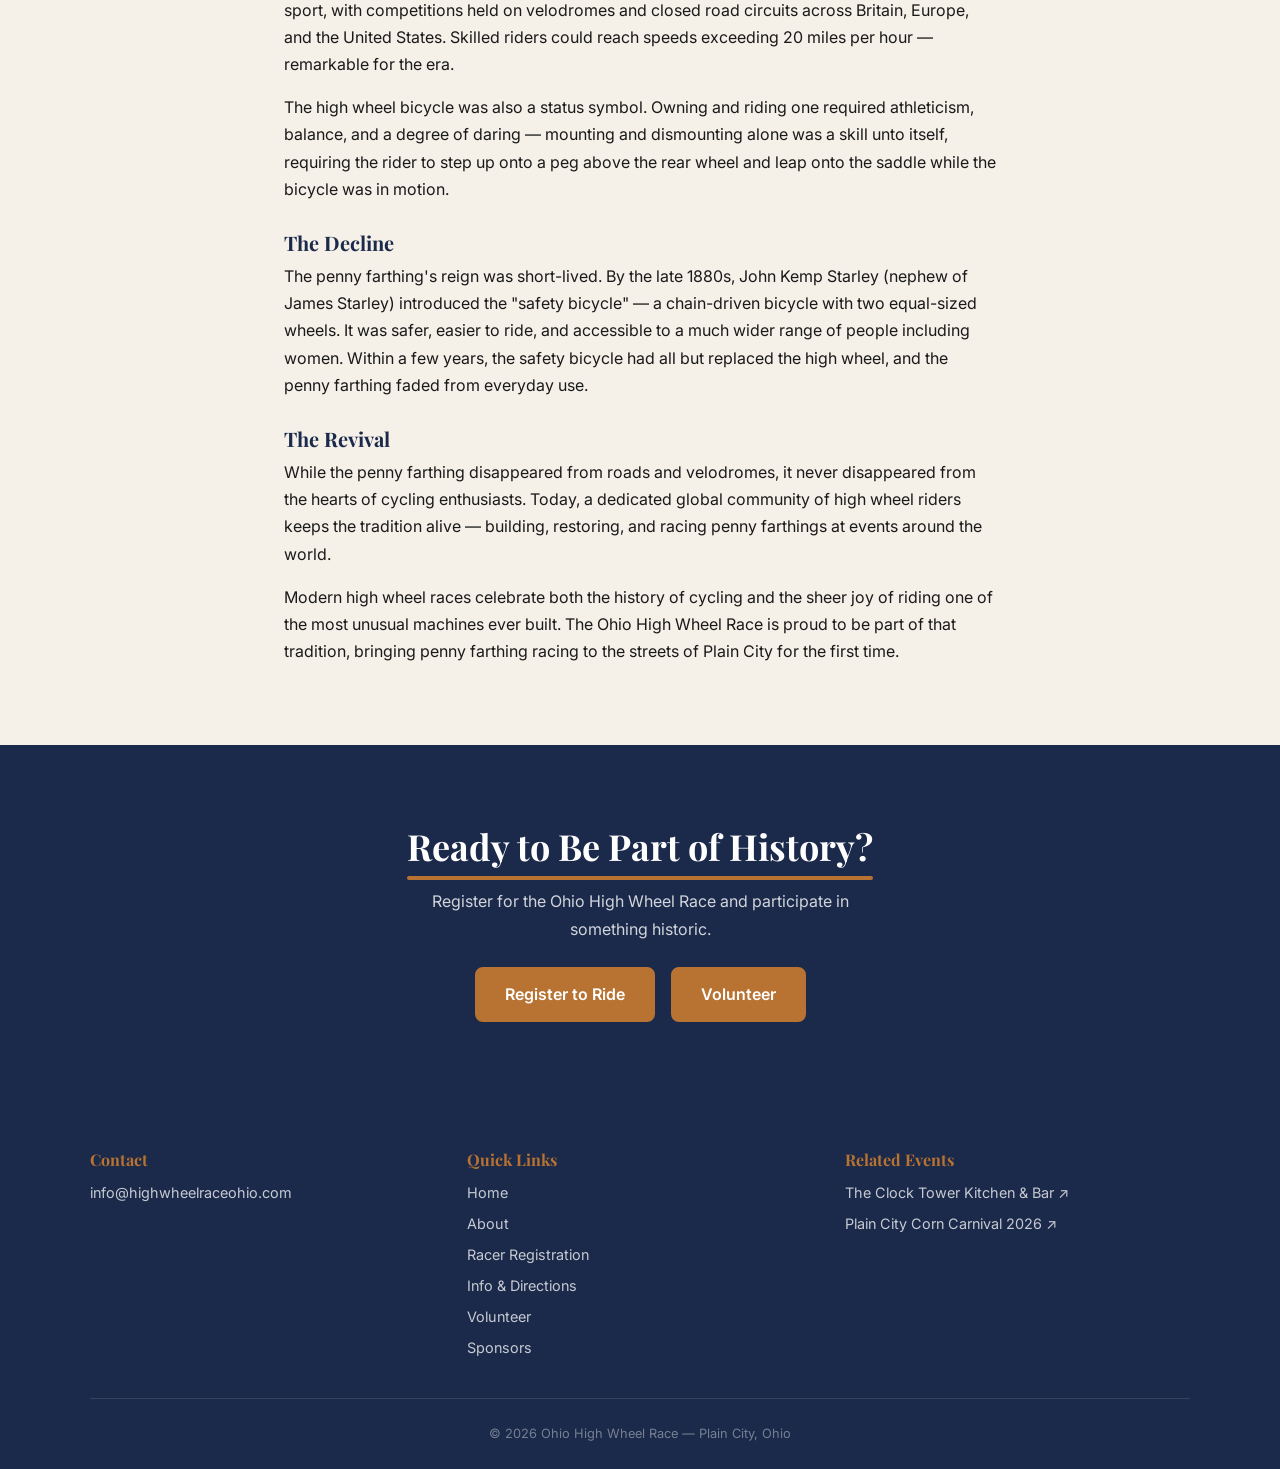
==== commit c2cc265f: "Add inaugural year / Thursday race note to about, registration, and racers pages Explains that the 2" ====
--- a/about.html
+++ b/about.html
@@ -30,6 +30,7 @@
         <p>The Ohio High Wheel Race is a one-hour penny farthing bicycle race held in the heart of downtown Plain City, Ohio. Riders compete in a race-to-zero format — completing as many laps of the ~0.9 mile course as possible before the clock runs out.</p>
         <p>This inaugural race is held in conjunction with two landmark celebrations — the <a href="https://www.plaincityohio.gov/residents/corncarnival2026.php" target="_blank" rel="noopener noreferrer">Plain City Corn Carnival</a> and the 250th anniversary of the United States of America. There is no better time to revive a piece of American cycling history than during the nation's semiquincentennial celebration.</p>
         <p>The Ohio High Wheel Race draws inspiration from the <a href="https://www.highwheelrace.com" target="_blank" rel="noopener noreferrer">National Clustered Highwheel Race</a>, one of the premier high wheel racing events in the country. Their passion for keeping the sport of penny farthing racing alive is what sparked the idea to bring this unique event to Plain City.</p>
+        <p>As an inaugural event, this year's race is held on a Thursday — timed to align with the Corn Carnival and the nation's semiquincentennial celebration. Our vision is for the Ohio High Wheel Race to become a true annual tradition, with future editions moving to the weekend. Getting there starts with year one. Strong participation in 2026 is what makes year two possible, and every rider who registers helps write that next chapter.</p>
       </div>
     </section>
 
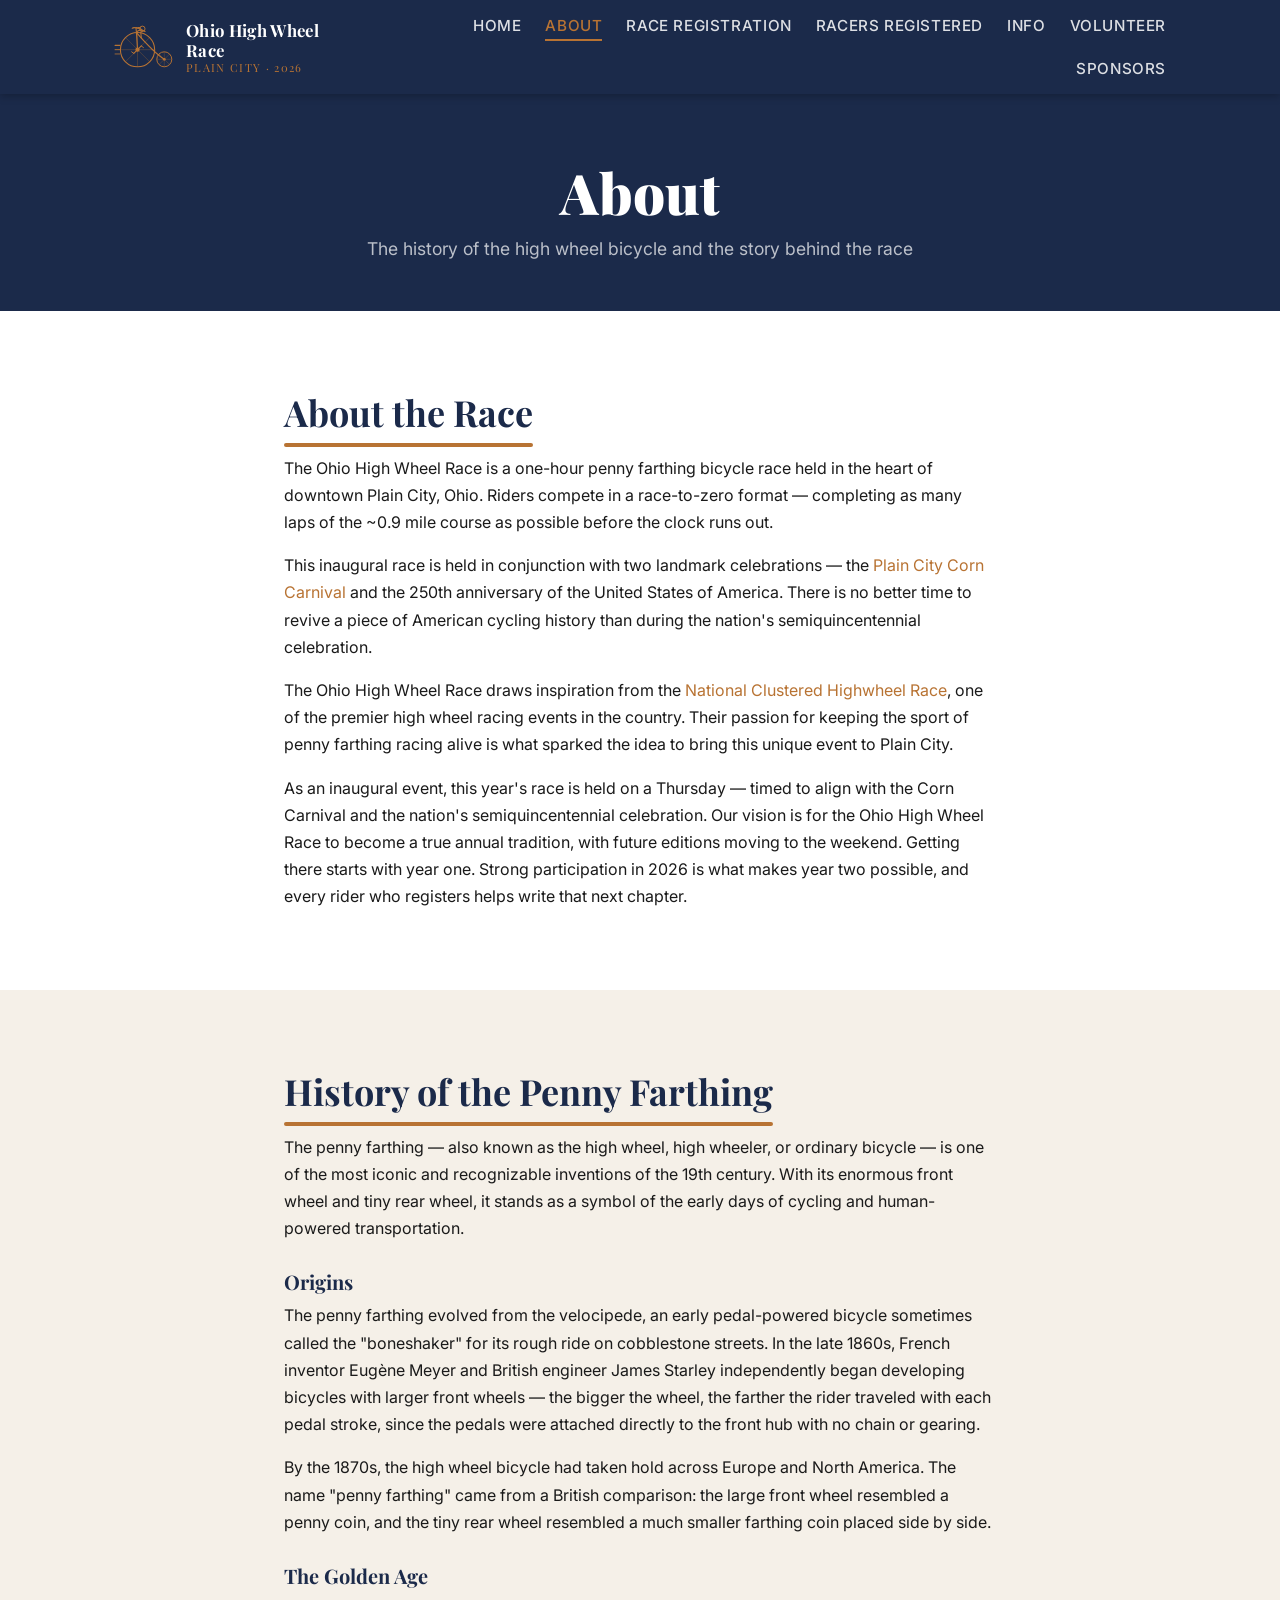
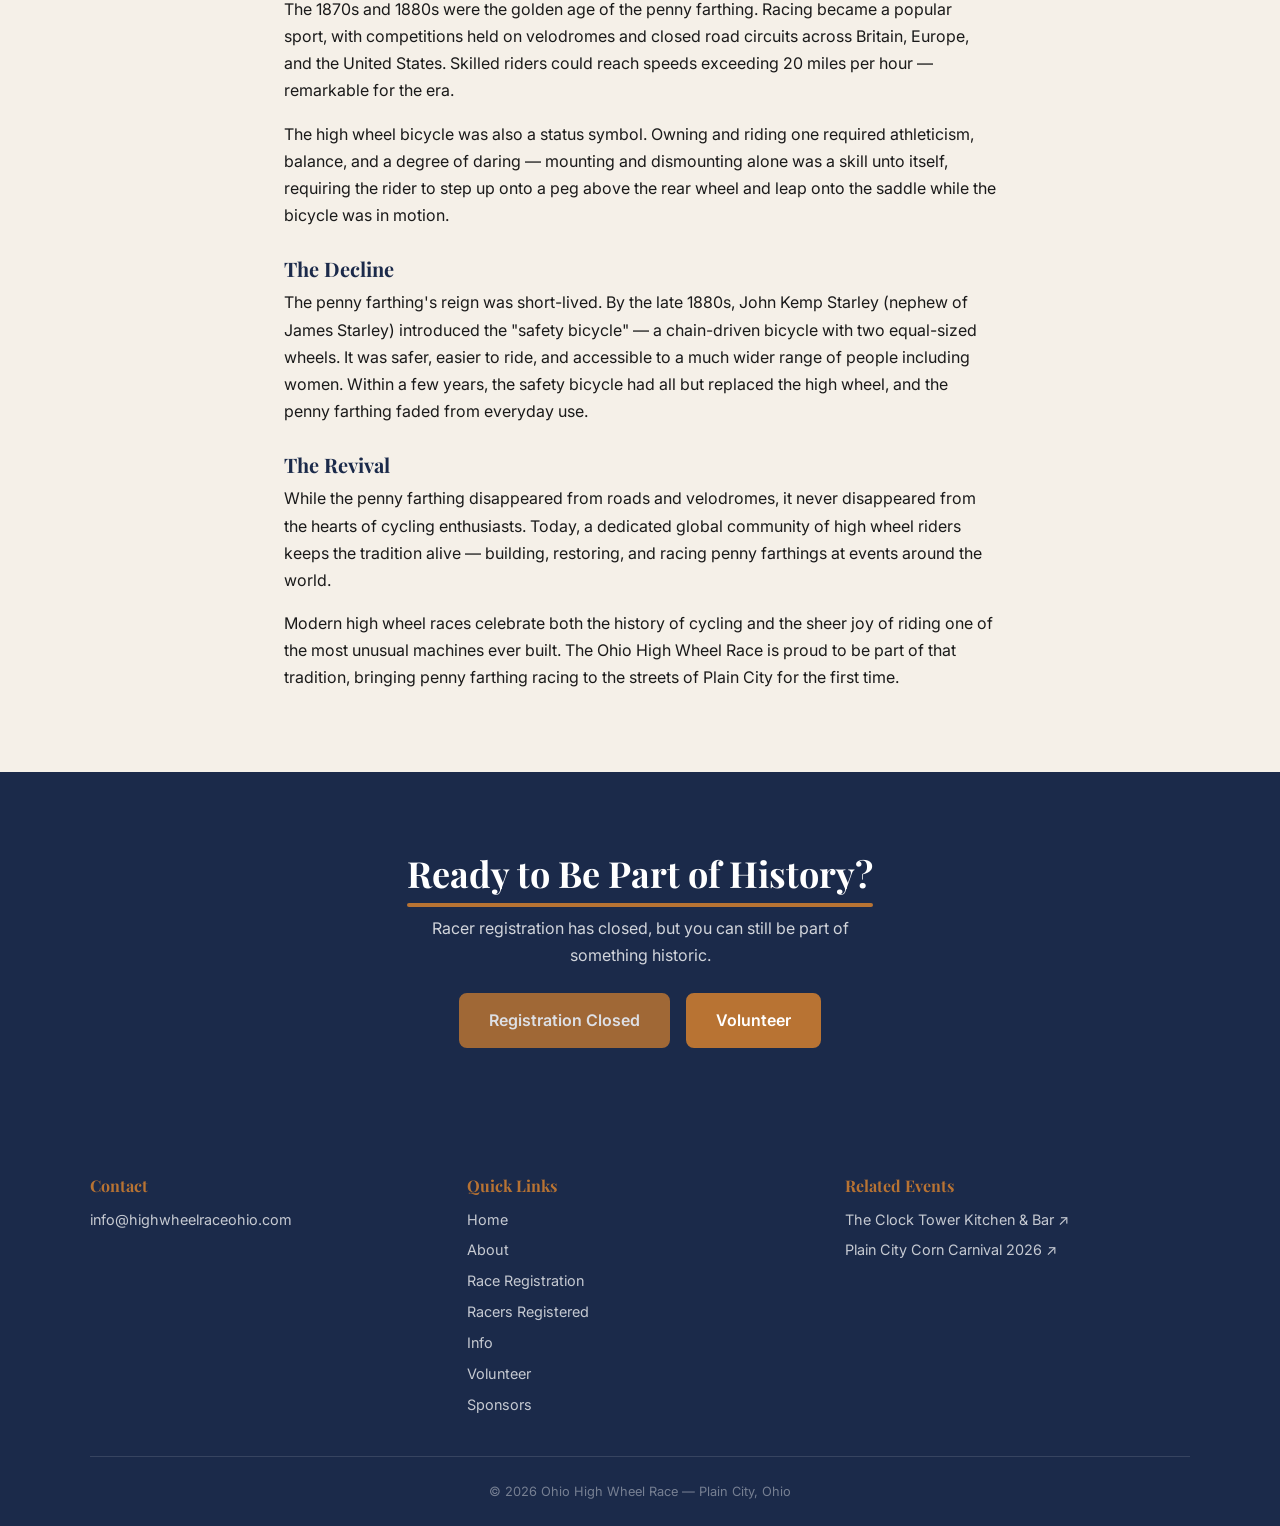
==== commit 26e4d56b: "Close racer registration: remove Register buttons, close registration form" ====
--- a/about.html
+++ b/about.html
@@ -62,9 +62,9 @@
     <section class="section" style="background:var(--navy);text-align:center;">
       <div class="container">
         <h2 class="section-heading center" style="color:var(--white);">Ready to Be Part of History?</h2>
-        <p style="color:rgba(255,255,255,0.8);margin-bottom:1.5rem;max-width:480px;margin-left:auto;margin-right:auto;">Register for the Ohio High Wheel Race and participate in something historic.</p>
+        <p style="color:rgba(255,255,255,0.8);margin-bottom:1.5rem;max-width:480px;margin-left:auto;margin-right:auto;">Racer registration has closed, but you can still be part of something historic.</p>
         <div style="display:flex;gap:1rem;justify-content:center;flex-wrap:wrap;">
-          <a href="racerregistration.html" class="btn btn-primary">Register to Ride</a>
+          <span class="btn btn-primary" style="pointer-events:none;opacity:0.85;">Registration Closed</span>
           <a href="volunteer.html" class="btn btn-primary">Volunteer</a>
         </div>
       </div>
--- a/css/style.css
+++ b/css/style.css
@@ -164,8 +164,10 @@
 }
 .nav-links {
   display: flex;
-  gap: 2rem;
-  align-items: center;
+  gap: 1rem 1.5rem;
+  align-items: center;
+  flex-wrap: wrap;
+  justify-content: flex-end;
 }
 .nav-links a {
   color: rgba(255,255,255,0.85);
